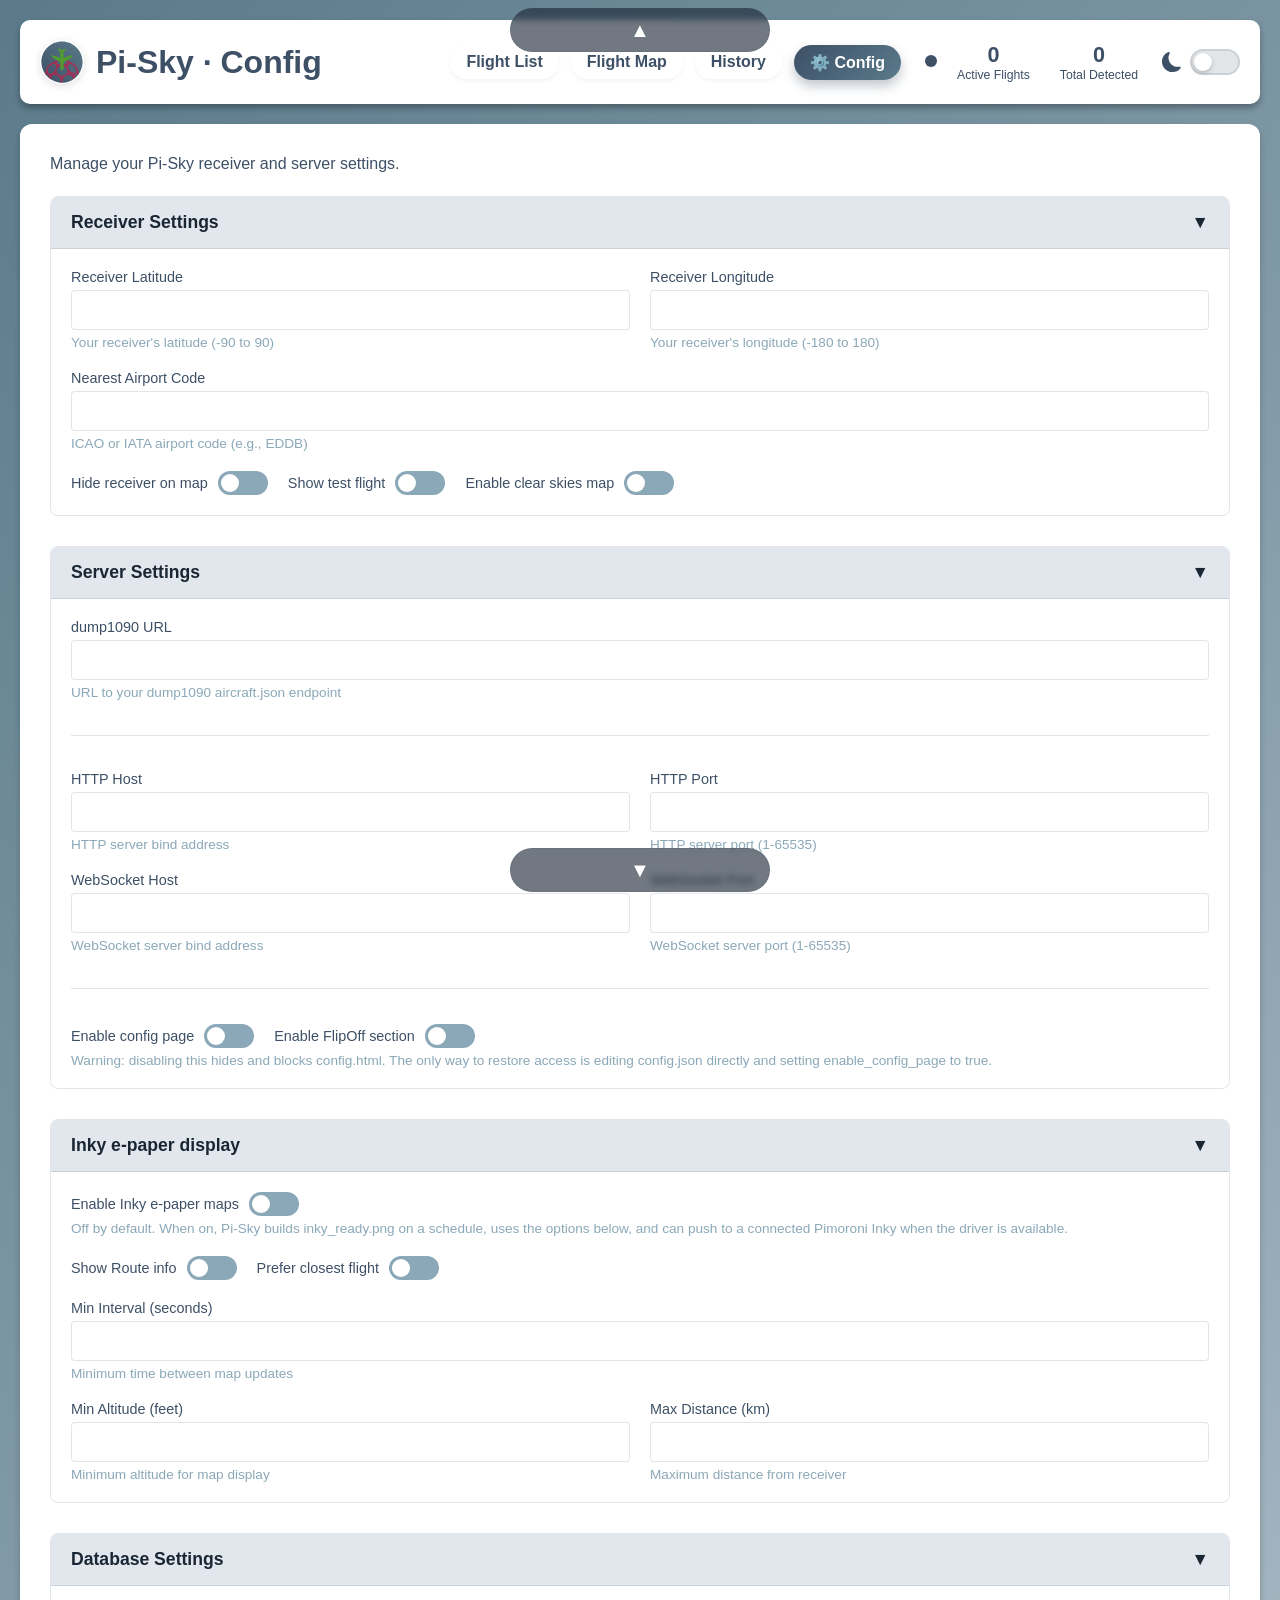
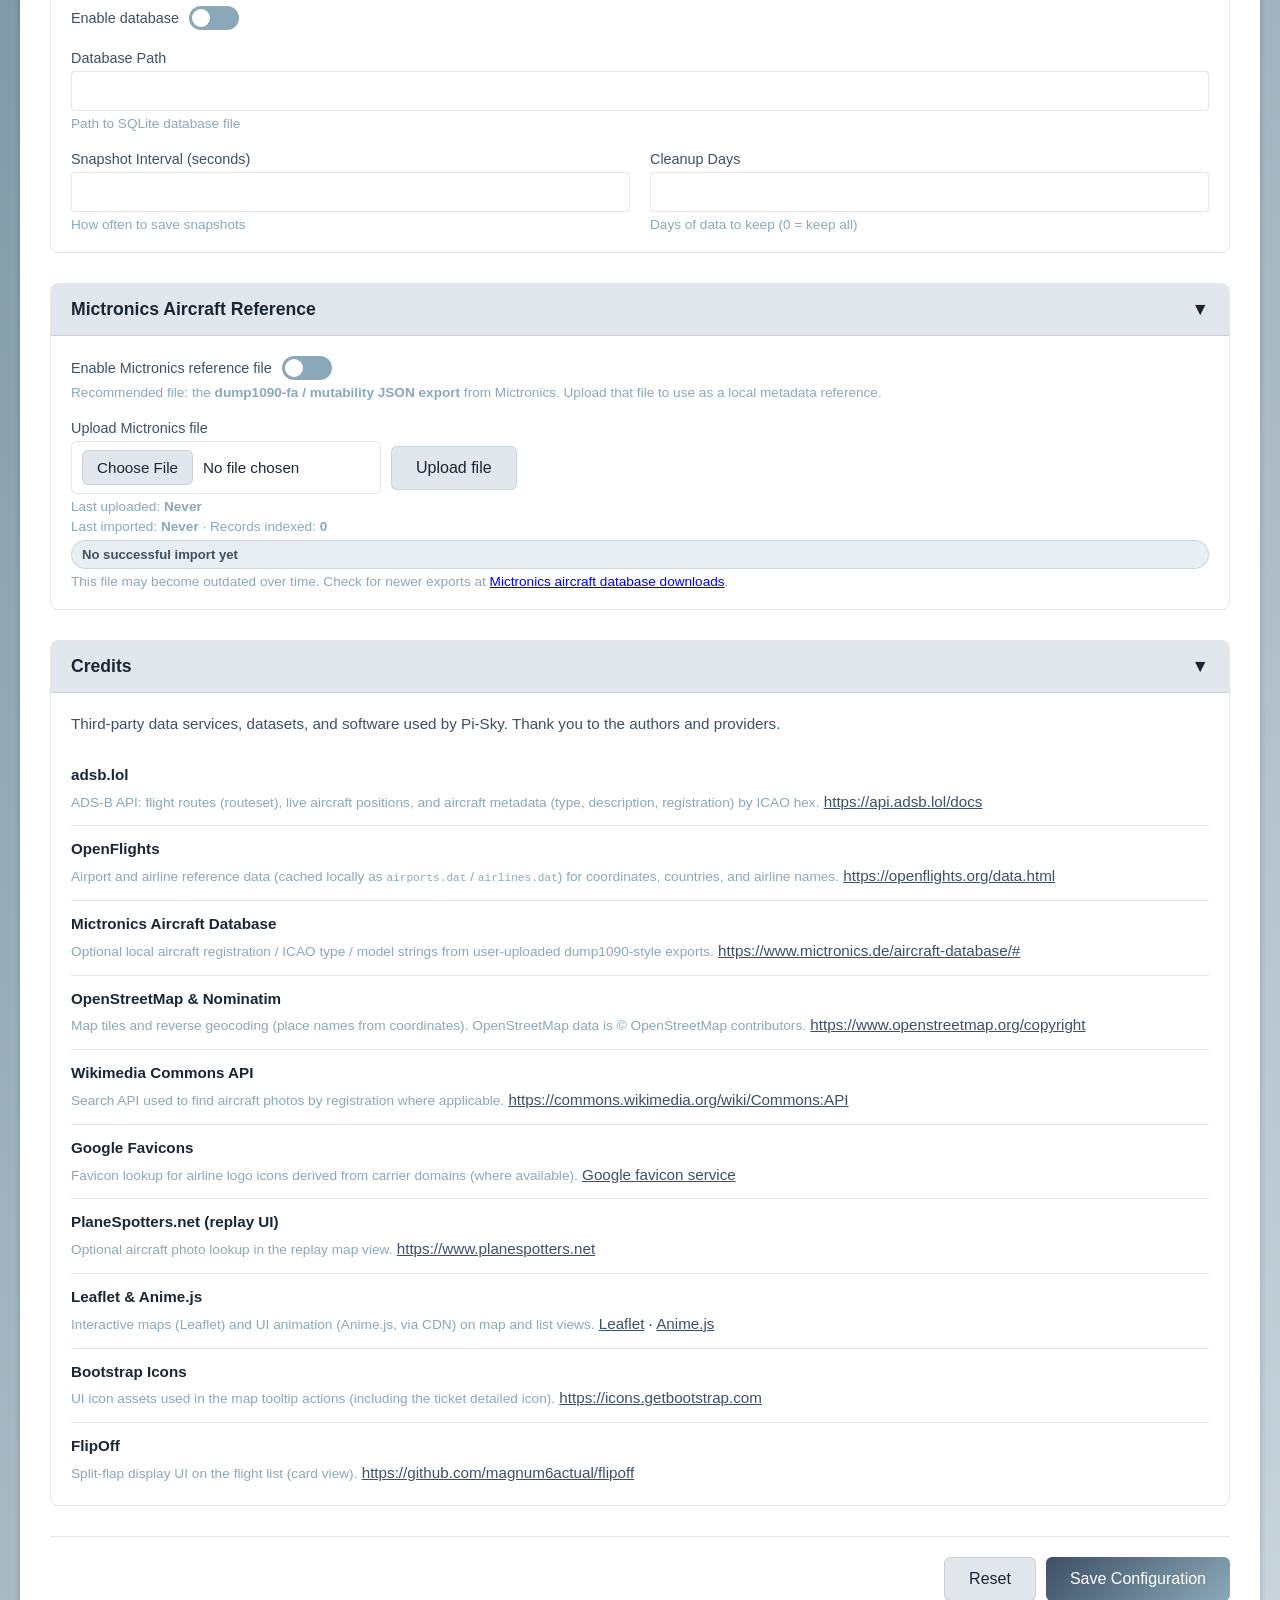
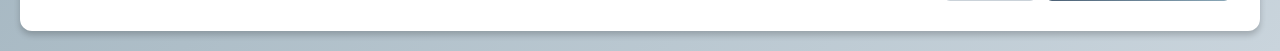
==== web/config.html @ f06afd0e "Added config to enable and disable flipoff" ====
<!DOCTYPE html>
<html lang="en">
<head>
    <meta charset="UTF-8">
    <meta name="viewport" content="width=device-width, initial-scale=1.0">
    <title>Pi-Sky — Configuration</title>
    <link rel="icon" href="assets/pi-sky-mark.svg" type="image/svg+xml">
    <style>
        /* Slate palette (shared across Pi-Sky pages) */
        :root {
            --palette-1: #1a2634;
            --palette-2: #3d5066;
            --palette-3: #5a7a8a;
            --palette-4: #8ba8b8;
            --palette-5: #c9d4dc;

            --bg-gradient-start: var(--palette-3);
            --bg-gradient-end: var(--palette-5);
            --bg-color: var(--palette-5);
            --card-bg: #ffffff;
            --text-primary: var(--palette-1);
            --text-secondary: var(--palette-2);
            --text-muted: var(--palette-4);
            --text-white: #ffffff;
            --border-color: rgba(61, 80, 102, 0.14);
            --accent-color: var(--palette-2);
            --accent-gradient: linear-gradient(135deg, var(--palette-2) 0%, var(--palette-4) 100%);
            --header-bg: #ffffff;
            --nav-hover: rgba(61, 80, 102, 0.1);
            --nav-active-bg: linear-gradient(135deg, var(--palette-2) 0%, var(--palette-3) 100%);
            --selected-bg: rgba(201, 212, 220, 0.55);
        }

        [data-theme="dark"] {
            --bg-gradient-start: var(--palette-2);
            --bg-gradient-end: var(--palette-1);
            --bg-color: var(--palette-1);
            --card-bg: var(--palette-2);
            --text-primary: var(--palette-5);
            --text-secondary: var(--palette-4);
            --text-muted: var(--palette-3);
            --text-white: var(--palette-5);
            --border-color: rgba(139, 168, 184, 0.22);
            --accent-color: var(--palette-4);
            --accent-gradient: linear-gradient(135deg, var(--palette-3) 0%, var(--palette-2) 100%);
            --header-bg: var(--palette-1);
            --nav-hover: rgba(139, 168, 184, 0.14);
            --nav-active-bg: linear-gradient(135deg, var(--palette-3) 0%, var(--palette-2) 100%);
            --selected-bg: rgba(90, 122, 138, 0.35);
        }

        * {
            margin: 0;
            padding: 0;
            box-sizing: border-box;
        }

        body {
            font-family: -apple-system, BlinkMacSystemFont, 'Segoe UI', Roboto, Oxygen, Ubuntu, Cantarell, sans-serif;
            background: linear-gradient(135deg, var(--bg-gradient-start) 0%, var(--bg-gradient-end) 100%);
            min-height: 100vh;
            padding: 20px;
            color: var(--text-primary);
            transition: background 0.3s ease, color 0.3s ease;
            -webkit-overflow-scrolling: touch;
            touch-action: pan-y;
            -webkit-text-size-adjust: 100%;
        }

        a, button, input, label {
            -webkit-tap-highlight-color: transparent;
        }

        a, button {
            touch-action: manipulation;
        }

        .touch-scroll-overlay {
            position: fixed;
            left: 50%;
            transform: translateX(-50%);
            width: min(260px, 78vw);
            height: 44px;
            border: 1px solid var(--border-color);
            background: rgba(26, 38, 52, 0.62);
            color: #fff;
            border-radius: 999px;
            display: none;
            align-items: center;
            justify-content: center;
            font-size: 20px;
            font-weight: 700;
            z-index: 5000;
            backdrop-filter: blur(3px);
            -webkit-backdrop-filter: blur(3px);
        }

        .touch-scroll-overlay.top { top: 8px; }
        .touch-scroll-overlay.bottom { bottom: 8px; }
        .touch-scroll-overlay { display: flex; }

        .container {
            max-width: 1400px;
            margin: 0 auto;
        }

        .header {
            background: var(--header-bg);
            border-radius: 10px;
            padding: 20px;
            margin-bottom: 20px;
            box-shadow: 0 4px 6px rgba(0, 0, 0, 0.3);
            display: flex;
            align-items: center;
            flex-wrap: wrap;
            gap: 12px 20px;
            transition: background 0.3s ease;
        }

        .header h1 {
            color: var(--accent-color);
            font-size: 2em;
            transition: color 0.3s ease;
        }

        .header-brand {
            display: flex;
            align-items: center;
            gap: 12px;
            flex-shrink: 0;
        }

        .header-tools {
            display: flex;
            align-items: center;
            flex-wrap: wrap;
            justify-content: flex-end;
            gap: 16px 24px;
            margin-left: auto;
        }

        .header-brand h1 {
            margin: 0;
            line-height: 1.15;
        }

        .header-brand img {
            flex-shrink: 0;
            width: 44px;
            height: 44px;
            border-radius: 50%;
            box-shadow: 0 2px 8px rgba(0, 0, 0, 0.12);
        }

        .nav-links {
            display: flex;
            gap: 12px;
            align-items: center;
            flex-wrap: wrap;
        }

        .nav-links a {
            text-decoration: none;
            color: var(--text-secondary);
            font-weight: 600;
            padding: 8px 16px;
            border-radius: 999px;
            background: rgba(255, 255, 255, 0.6);
            transition: all 0.2s ease;
            box-shadow: 0 2px 4px rgba(0, 0, 0, 0.05);
        }

        [data-theme="dark"] .nav-links a {
            background: rgba(26, 38, 52, 0.55);
        }

        .nav-links a:hover {
            background: var(--nav-hover);
            color: var(--accent-color);
            box-shadow: 0 4px 8px rgba(61, 80, 102, 0.18);
        }

        .nav-links a.active {
            background: var(--nav-active-bg);
            color: var(--text-white);
            box-shadow: 0 6px 12px rgba(61, 80, 102, 0.32);
        }

        .status {
            display: flex;
            gap: 20px;
            align-items: center;
        }

        .status-indicator {
            width: 12px;
            height: 12px;
            border-radius: 50%;
            display: inline-block;
        }

        .status-indicator.connected {
            background: var(--palette-3);
            box-shadow: 0 0 10px var(--palette-4);
        }

        .status-indicator.disconnected {
            background: var(--palette-2);
        }

        .stats {
            display: flex;
            gap: 30px;
            font-size: 0.9em;
        }

        .stat {
            text-align: center;
        }

        .stat-value {
            font-size: 1.5em;
            font-weight: bold;
            color: var(--accent-color);
            transition: color 0.3s ease;
        }

        .stat-label {
            color: var(--text-secondary);
            font-size: 0.85em;
            transition: color 0.3s ease;
        }

        .theme-toggle-container {
            display: flex;
            align-items: center;
            gap: 8px;
        }

        .theme-toggle-icon {
            width: 20px;
            height: 20px;
            display: flex;
            align-items: center;
            justify-content: center;
            color: var(--text-secondary);
            transition: color 0.3s ease;
        }

        .theme-toggle-icon svg {
            width: 20px;
            height: 20px;
            fill: currentColor;
        }

        .theme-toggle {
            position: relative;
            width: 50px;
            height: 26px;
            background: var(--border-color);
            border-radius: 13px;
            cursor: pointer;
            transition: background 0.3s ease;
            border: 2px solid var(--border-color);
        }

        .theme-toggle.active {
            background: var(--accent-color);
            border-color: var(--accent-color);
        }

        .theme-toggle-slider {
            position: absolute;
            top: 2px;
            left: 2px;
            width: 18px;
            height: 18px;
            background: white;
            border-radius: 50%;
            transition: transform 0.3s ease;
            box-shadow: 0 2px 4px rgba(0, 0, 0, 0.2);
        }

        .theme-toggle.active .theme-toggle-slider {
            transform: translateX(24px);
        }

        .theme-toggle:hover {
            opacity: 0.8;
        }

        .config-main {
            background: var(--card-bg);
            border-radius: 12px;
            box-shadow: 0 4px 6px rgba(0, 0, 0, 0.2);
            padding: 28px 30px 30px;
            transition: background 0.3s ease;
        }

        .config-disabled-warning {
            display: none;
            background: rgba(61, 80, 102, 0.15);
            border: 1px solid var(--palette-3);
            border-radius: 10px;
            padding: 16px 18px;
            margin-bottom: 20px;
            color: var(--text-primary);
            font-weight: 500;
        }

        .config-intro {
            color: var(--text-secondary);
            margin-bottom: 20px;
            font-size: 1em;
            line-height: 1.5;
        }

        .section {
            margin-bottom: 30px;
            border: 1px solid var(--border-color);
            border-radius: 8px;
            overflow: hidden;
        }

        .section-header {
            background: var(--selected-bg);
            padding: 15px 20px;
            font-weight: 600;
            font-size: 1.1em;
            border-bottom: 1px solid var(--border-color);
            cursor: pointer;
            display: flex;
            justify-content: space-between;
            align-items: center;
            color: var(--text-primary);
            transition: background 0.2s ease;
        }

        .section-header:hover {
            filter: brightness(0.97);
        }

        [data-theme="dark"] .section-header:hover {
            filter: brightness(1.08);
        }

        .section-header::after {
            content: '▼';
            transition: transform 0.3s;
        }

        .section-header.collapsed::after {
            transform: rotate(-90deg);
        }

        .section-content {
            padding: 20px;
            display: grid;
            grid-template-columns: repeat(auto-fit, minmax(250px, 1fr));
            gap: 20px;
        }

        .section-content.collapsed {
            display: none;
        }

        .form-group {
            display: flex;
            flex-direction: column;
        }

        .form-group.full-width {
            grid-column: 1 / -1;
        }

        label {
            font-weight: 500;
            margin-bottom: 5px;
            color: var(--text-secondary);
            font-size: 0.9em;
        }

        input[type="text"],
        input[type="number"],
        input[type="url"] {
            padding: 10px;
            border: 1px solid var(--border-color);
            border-radius: 4px;
            font-size: 1em;
            transition: border-color 0.3s;
            background: var(--card-bg);
            color: var(--text-primary);
        }

        input[type="file"] {
            padding: 8px 10px;
            border: 1px solid var(--border-color);
            border-radius: 6px;
            font-size: 0.95em;
            background: var(--card-bg);
            color: var(--text-primary);
        }

        input[type="file"]::file-selector-button {
            margin-right: 10px;
            padding: 8px 14px;
            border: 1px solid var(--border-color);
            border-radius: 6px;
            background: var(--selected-bg);
            color: var(--text-primary);
            font-weight: 500;
            cursor: pointer;
            transition: filter 0.2s ease;
        }

        input[type="file"]::file-selector-button:hover {
            filter: brightness(0.95);
        }

        [data-theme="dark"] input[type="file"]::file-selector-button:hover {
            filter: brightness(1.1);
        }

        input[type="text"]:focus,
        input[type="number"]:focus,
        input[type="url"]:focus {
            outline: none;
            border-color: var(--accent-color);
        }

        input[type="checkbox"] {
            width: 20px;
            height: 20px;
            cursor: pointer;
        }

        .checkbox-group {
            display: flex;
            align-items: center;
            gap: 10px;
        }

        .help-text {
            font-size: 0.85em;
            color: var(--text-muted);
            margin-top: 5px;
        }

        .horizontal-rule {
            grid-column: 1 / -1;
            height: 1px;
            background: var(--border-color);
            margin: 15px 0;
        }

        .toggle-switch {
            position: relative;
            display: inline-block;
            width: 50px;
            height: 24px;
        }

        .toggle-switch input {
            opacity: 0;
            width: 0;
            height: 0;
        }

        .toggle-slider {
            position: absolute;
            cursor: pointer;
            top: 0;
            left: 0;
            right: 0;
            bottom: 0;
            background-color: var(--text-muted);
            transition: .4s;
            border-radius: 24px;
        }

        .toggle-slider:before {
            position: absolute;
            content: "";
            height: 18px;
            width: 18px;
            left: 3px;
            bottom: 3px;
            background-color: white;
            transition: .4s;
            border-radius: 50%;
        }

        .toggle-switch input:checked + .toggle-slider {
            background-color: var(--accent-color);
        }

        .toggle-switch input:checked + .toggle-slider:before {
            transform: translateX(26px);
        }

        .toggle-group {
            display: flex;
            align-items: center;
            justify-content: flex-start;
            gap: 20px;
        }

        .toggle-item {
            display: flex;
            align-items: center;
            gap: 10px;
        }

        .toggle-item label {
            margin: 0;
            font-weight: 500;
            color: var(--text-secondary);
            cursor: pointer;
        }

        .coord-row {
            grid-column: 1 / -1;
            display: grid;
            grid-template-columns: 1fr 1fr;
            gap: 20px;
        }

        .actions {
            display: flex;
            gap: 10px;
            justify-content: flex-end;
            flex-wrap: wrap;
            padding-top: 20px;
            border-top: 1px solid var(--border-color);
            margin-top: 20px;
        }

        button {
            padding: 12px 24px;
            border: none;
            border-radius: 6px;
            font-size: 1em;
            font-weight: 500;
            cursor: pointer;
            transition: all 0.3s;
        }

        .btn-primary {
            background: var(--accent-gradient);
            color: var(--text-white);
        }

        .btn-primary:hover {
            transform: translateY(-2px);
            box-shadow: 0 4px 12px rgba(61, 80, 102, 0.35);
        }

        .btn-secondary {
            background: var(--selected-bg);
            color: var(--text-primary);
            border: 1px solid var(--border-color);
        }

        .btn-secondary:hover {
            filter: brightness(0.95);
        }

        [data-theme="dark"] .btn-secondary:hover {
            filter: brightness(1.1);
        }

        .config-feedback {
            padding: 15px;
            border-radius: 6px;
            margin-bottom: 20px;
            display: none;
        }

        .config-feedback.success {
            background: rgba(90, 122, 138, 0.2);
            color: var(--text-primary);
            border: 1px solid var(--border-color);
        }

        .config-feedback.error {
            background: rgba(61, 80, 102, 0.15);
            color: var(--palette-1);
            border: 1px solid var(--palette-2);
        }

        [data-theme="dark"] .config-feedback.error {
            color: var(--palette-5);
        }

        .config-feedback.info {
            background: rgba(139, 168, 184, 0.2);
            color: var(--text-primary);
            border: 1px solid var(--border-color);
        }

        .loading {
            display: inline-block;
            width: 16px;
            height: 16px;
            border: 2px solid var(--border-color);
            border-top: 2px solid var(--accent-color);
            border-radius: 50%;
            animation: spin 1s linear infinite;
            margin-left: 10px;
        }

        @keyframes spin {
            0% { transform: rotate(0deg); }
            100% { transform: rotate(360deg); }
        }

        .credits-section .section-content {
            display: block;
            max-width: 100%;
        }

        .credits-intro {
            font-size: 0.95em;
            color: var(--text-secondary);
            margin-bottom: 16px;
            line-height: 1.5;
        }

        .credits-list {
            list-style: none;
            padding: 0;
            margin: 0;
        }

        .credits-list li {
            padding: 12px 0;
            border-bottom: 1px solid var(--border-color);
            font-size: 0.95em;
            line-height: 1.5;
        }

        .credits-list li:last-child {
            border-bottom: none;
            padding-bottom: 0;
        }

        .credits-list strong {
            color: var(--text-primary);
            display: block;
            margin-bottom: 4px;
        }

        .credits-list a {
            color: var(--accent-color);
            word-break: break-all;
        }

        .credits-list a:hover {
            text-decoration: underline;
        }

        .credits-list .credit-desc {
            color: var(--text-muted);
            font-size: 0.9em;
            margin-top: 4px;
        }

        .mictronics-import-badge {
            display: inline-block;
            margin-top: 6px;
            padding: 6px 10px;
            border-radius: 999px;
            font-size: 0.82em;
            font-weight: 600;
            border: 1px solid transparent;
        }

        .mictronics-import-badge.success {
            background: rgba(90, 122, 138, 0.2);
            color: var(--text-primary);
            border-color: var(--border-color);
        }

        .mictronics-import-badge.pending {
            background: rgba(139, 168, 184, 0.2);
            color: var(--text-secondary);
            border-color: var(--border-color);
        }
    </style>
</head>
<body>
    <button type="button" class="touch-scroll-overlay top" aria-label="Scroll up" onclick="scrollPageByStep(-1)">▲</button>
    <button type="button" class="touch-scroll-overlay bottom" aria-label="Scroll down" onclick="scrollPageByStep(1)">▼</button>
    <div class="container">
        <div class="header">
            <div class="header-brand">
                <img src="assets/pi-sky-mark.svg" width="44" height="44" alt="" decoding="async">
                <h1>Pi-Sky · Config</h1>
            </div>
            <div class="header-tools">
                <div class="nav-links">
                    <a href="index.html">Flight List</a>
                    <a href="index-maps.html">Flight Map</a>
                    <a href="index-replay.html">History</a>
                    <a href="config.html" class="active">⚙️ Config</a>
                </div>
                <div class="status">
                    <div id="connectionStatus" role="status" aria-live="polite" aria-atomic="true" aria-label="Disconnected">
                        <span class="status-indicator disconnected" id="statusIndicator"></span>
                    </div>
                    <div class="stats">
                        <div class="stat">
                            <div class="stat-value" id="activeFlights">0</div>
                            <div class="stat-label">Active Flights</div>
                        </div>
                        <div class="stat">
                            <div class="stat-value" id="totalFlights">0</div>
                            <div class="stat-label">Total Detected</div>
                        </div>
                    </div>
                </div>
                <div class="theme-toggle-container">
                    <div class="theme-toggle-icon" id="themeIcon">
                        <svg xmlns="http://www.w3.org/2000/svg" width="20" height="20" fill="currentColor" viewBox="0 0 16 16">
                            <path id="themeIconPath" d="M6 .278a.77.77 0 0 1 .08.858 7.2 7.2 0 0 0-.878 3.46c0 4.021 3.278 7.277 7.318 7.277q.792-.001 1.533-.16a.79.79 0 0 1 .81.316.73.73 0 0 1-.031.893A8.35 8.35 0 0 1 8.344 16C3.734 16 0 12.286 0 7.71 0 4.266 2.114 1.312 5.124.06A.75.75 0 0 1 6 .278"/>
                        </svg>
                    </div>
                    <div class="theme-toggle" id="themeToggle" onclick="toggleTheme()" aria-label="Toggle dark mode">
                        <div class="theme-toggle-slider"></div>
                    </div>
                </div>
            </div>
        </div>

        <div id="configDisabledWarning" class="config-disabled-warning" role="alert">
            This config page is disabled. To re-enable it, edit <code>config.json</code> directly and set <code>enable_config_page</code> to <code>true</code>.
        </div>

        <div class="config-main" id="configMain">
            <p class="config-intro">Manage your Pi-Sky receiver and server settings.</p>
            <div id="configFeedback" class="config-feedback"></div>

            <form id="configForm">
                <!-- Receiver Settings -->
                <div class="section">
                    <div class="section-header" onclick="toggleSection(this)">
                        Receiver Settings
                    </div>
                    <div class="section-content">
                        <!-- Latitude and Longitude Row -->
                        <div class="coord-row">
                            <div class="form-group">
                                <label for="receiver_lat">Receiver Latitude</label>
                                <input type="number" id="receiver_lat" name="receiver_lat" step="any" min="-90" max="90" required>
                                <span class="help-text">Your receiver's latitude (-90 to 90)</span>
                            </div>
                            <div class="form-group">
                                <label for="receiver_lon">Receiver Longitude</label>
                                <input type="number" id="receiver_lon" name="receiver_lon" step="any" min="-180" max="180" required>
                                <span class="help-text">Your receiver's longitude (-180 to 180)</span>
                            </div>
                        </div>
                        
                        <!-- Nearest Airport Code -->
                        <div class="form-group full-width">
                            <label for="clear_skies_airport">Nearest Airport Code</label>
                            <input type="text" id="clear_skies_airport" name="clear_skies_airport" maxlength="4" style="text-transform: uppercase;">
                            <span class="help-text">ICAO or IATA airport code (e.g., EDDB)</span>
                        </div>
                        
                        <!-- Toggle Switches Row -->
                        <div class="form-group full-width">
                            <div class="toggle-group">
                                <div class="toggle-item">
                                    <label for="hide_receiver">Hide receiver on map</label>
                                    <label class="toggle-switch">
                                        <input type="checkbox" id="hide_receiver" name="hide_receiver">
                                        <span class="toggle-slider"></span>
                                    </label>
                                </div>
                                <div class="toggle-item">
                                    <label for="show_test_flight">Show test flight</label>
                                    <label class="toggle-switch">
                                        <input type="checkbox" id="show_test_flight" name="show_test_flight">
                                        <span class="toggle-slider"></span>
                                    </label>
                                </div>
                                <div class="toggle-item">
                                    <label for="clear_skies_enabled">Enable clear skies map</label>
                                    <label class="toggle-switch">
                                        <input type="checkbox" id="clear_skies_enabled" name="clear_skies_enabled">
                                        <span class="toggle-slider"></span>
                                    </label>
                                </div>
                            </div>
                        </div>
                    </div>
                </div>

                <!-- Server Settings -->
                <div class="section">
                    <div class="section-header" onclick="toggleSection(this)">
                        Server Settings
                    </div>
                    <div class="section-content">
                        <div class="form-group full-width">
                            <label for="dump1090_url">dump1090 URL</label>
                            <input type="url" id="dump1090_url" name="dump1090_url" required>
                            <span class="help-text">URL to your dump1090 aircraft.json endpoint</span>
                        </div>
                        <div class="horizontal-rule"></div>
                        <!-- HTTP Settings Row -->
                        <div class="coord-row">
                            <div class="form-group">
                                <label for="http_host">HTTP Host</label>
                                <input type="text" id="http_host" name="http_host" required>
                                <span class="help-text">HTTP server bind address</span>
                            </div>
                            <div class="form-group">
                                <label for="http_port">HTTP Port</label>
                                <input type="number" id="http_port" name="http_port" min="1" max="65535" required>
                                <span class="help-text">HTTP server port (1-65535)</span>
                            </div>
                        </div>
                        <!-- WebSocket Settings Row -->
                        <div class="coord-row">
                            <div class="form-group">
                                <label for="websocket_host">WebSocket Host</label>
                                <input type="text" id="websocket_host" name="websocket_host" required>
                                <span class="help-text">WebSocket server bind address</span>
                            </div>
                            <div class="form-group">
                                <label for="websocket_port">WebSocket Port</label>
                                <input type="number" id="websocket_port" name="websocket_port" min="1" max="65535" required>
                                <span class="help-text">WebSocket server port (1-65535)</span>
                            </div>
                        </div>
                        <div class="horizontal-rule"></div>
                        <div class="form-group full-width">
                            <div class="toggle-group">
                                <div class="toggle-item">
                                    <label for="enable_config_page">Enable config page</label>
                                    <label class="toggle-switch">
                                        <input type="checkbox" id="enable_config_page" name="enable_config_page">
                                        <span class="toggle-slider"></span>
                                    </label>
                                </div>
                                <div class="toggle-item">
                                    <label for="flipoff_enabled">Enable FlipOff section</label>
                                    <label class="toggle-switch">
                                        <input type="checkbox" id="flipoff_enabled" name="flipoff_enabled">
                                        <span class="toggle-slider"></span>
                                    </label>
                                </div>
                            </div>
                            <span class="help-text">Warning: disabling this hides and blocks config.html. The only way to restore access is editing config.json directly and setting enable_config_page to true.</span>
                        </div>
                    </div>
                </div>

                <!-- E-ink Map Generation -->
                <div class="section">
                    <div class="section-header" onclick="toggleSection(this)">
                        Inky e-paper display
                    </div>
                    <div class="section-content">
                        <div class="form-group full-width">
                            <div class="toggle-group">
                                <div class="toggle-item">
                                    <label for="inky_enabled">Enable Inky e-paper maps</label>
                                    <label class="toggle-switch">
                                        <input type="checkbox" id="inky_enabled" name="inky_enabled">
                                        <span class="toggle-slider"></span>
                                    </label>
                                </div>
                            </div>
                            <span class="help-text">Off by default. When on, Pi-Sky builds inky_ready.png on a schedule, uses the options below, and can push to a connected Pimoroni Inky when the driver is available.</span>
                        </div>
                        <!-- Toggle Row: Show Route info and Prefer closest flight -->
                        <div class="form-group full-width">
                            <div class="toggle-group">
                                <div class="toggle-item">
                                    <label for="map_require_route">Show Route info</label>
                                    <label class="toggle-switch">
                                        <input type="checkbox" id="map_require_route" name="map_require_route">
                                        <span class="toggle-slider"></span>
                                    </label>
                                </div>
                                <div class="toggle-item">
                                    <label for="map_prefer_closest">Prefer closest flight</label>
                                    <label class="toggle-switch">
                                        <input type="checkbox" id="map_prefer_closest" name="map_prefer_closest">
                                        <span class="toggle-slider"></span>
                                    </label>
                                </div>
                            </div>
                        </div>
                        <!-- Min Interval -->
                        <div class="form-group full-width">
                            <label for="map_min_interval">Min Interval (seconds)</label>
                            <input type="number" id="map_min_interval" name="map_min_interval" min="0">
                            <span class="help-text">Minimum time between map updates</span>
                        </div>
                        <!-- Min Altitude and Max Distance Row -->
                        <div class="coord-row">
                            <div class="form-group">
                                <label for="map_min_altitude">Min Altitude (feet)</label>
                                <input type="number" id="map_min_altitude" name="map_min_altitude" min="0">
                                <span class="help-text">Minimum altitude for map display</span>
                            </div>
                            <div class="form-group">
                                <label for="map_max_distance">Max Distance (km)</label>
                                <input type="number" id="map_max_distance" name="map_max_distance" min="0">
                                <span class="help-text">Maximum distance from receiver</span>
                            </div>
                        </div>
                    </div>
                </div>

                <!-- Database -->
                <div class="section">
                    <div class="section-header" onclick="toggleSection(this)">
                        Database Settings
                    </div>
                    <div class="section-content">
                        <!-- Enable Database Toggle (Left Aligned) -->
                        <div class="form-group full-width">
                            <div class="toggle-group">
                                <div class="toggle-item">
                                    <label for="db_enabled">Enable database</label>
                                    <label class="toggle-switch">
                                        <input type="checkbox" id="db_enabled" name="db_enabled">
                                        <span class="toggle-slider"></span>
                                    </label>
                                </div>
                            </div>
                        </div>
                        <!-- Database Path -->
                        <div class="form-group full-width">
                            <label for="db_path">Database Path</label>
                            <input type="text" id="db_path" name="db_path">
                            <span class="help-text">Path to SQLite database file</span>
                        </div>
                        <!-- Snapshot Interval and Cleanup Days Row -->
                        <div class="coord-row">
                            <div class="form-group">
                                <label for="db_snapshot_interval">Snapshot Interval (seconds)</label>
                                <input type="number" id="db_snapshot_interval" name="db_snapshot_interval" min="1">
                                <span class="help-text">How often to save snapshots</span>
                            </div>
                            <div class="form-group">
                                <label for="db_cleanup_days">Cleanup Days</label>
                                <input type="number" id="db_cleanup_days" name="db_cleanup_days" min="0">
                                <span class="help-text">Days of data to keep (0 = keep all)</span>
                            </div>
                        </div>
                    </div>
                </div>

                <!-- Mictronics Aircraft Reference -->
                <div class="section">
                    <div class="section-header" onclick="toggleSection(this)">
                        Mictronics Aircraft Reference
                    </div>
                    <div class="section-content">
                        <div class="form-group full-width">
                            <div class="toggle-group">
                                <div class="toggle-item">
                                    <label for="mictronics_enabled">Enable Mictronics reference file</label>
                                    <label class="toggle-switch">
                                        <input type="checkbox" id="mictronics_enabled" name="mictronics_enabled">
                                        <span class="toggle-slider"></span>
                                    </label>
                                </div>
                            </div>
                            <span class="help-text">Recommended file: the <strong>dump1090-fa / mutability JSON export</strong> from Mictronics. Upload that file to use as a local metadata reference.</span>
                        </div>
                        <div class="form-group full-width">
                            <label for="mictronics_file">Upload Mictronics file</label>
                            <div style="display: flex; gap: 10px; align-items: center; flex-wrap: wrap;">
                                <input type="file" id="mictronics_file" name="mictronics_file" accept=".csv,.txt,.json,.gz,.zip,.db,.sqlite,.xml,.tar,.tgz,.bz2,.xz,*/*">
                                <button type="button" class="btn-secondary" id="mictronicsUploadBtn" onclick="uploadMictronicsFile()">Upload file</button>
                            </div>
                            <span class="help-text">
                                Last uploaded: <strong id="mictronics_last_uploaded">Never</strong>
                                <span id="mictronics_uploaded_filename"></span>
                            </span>
                            <span class="help-text">
                                Last imported: <strong id="mictronics_last_imported">Never</strong> · Records indexed:
                                <strong id="mictronics_record_count">0</strong>
                            </span>
                            <span id="mictronics_import_badge" class="mictronics-import-badge pending">No successful import yet</span>
                            <span class="help-text">
                                This file may become outdated over time. Check for newer exports at
                                <a href="https://www.mictronics.de/aircraft-database/#" target="_blank" rel="noopener noreferrer">Mictronics aircraft database downloads</a>.
                            </span>
                        </div>
                    </div>
                </div>

                <!-- Credits -->
                <div class="section credits-section">
                    <div class="section-header" onclick="toggleSection(this)">
                        Credits
                    </div>
                    <div class="section-content">
                        <p class="credits-intro">
                            Third-party data services, datasets, and software used by Pi-Sky. Thank you to the authors and providers.
                        </p>
                        <ul class="credits-list">
                            <li>
                                <strong>adsb.lol</strong>
                                <span class="credit-desc">ADS-B API: flight routes (routeset), live aircraft positions, and aircraft metadata (type, description, registration) by ICAO hex.</span>
                                <a href="https://api.adsb.lol/docs" target="_blank" rel="noopener noreferrer">https://api.adsb.lol/docs</a>
                            </li>
                            <li>
                                <strong>OpenFlights</strong>
                                <span class="credit-desc">Airport and airline reference data (cached locally as <code>airports.dat</code> / <code>airlines.dat</code>) for coordinates, countries, and airline names.</span>
                                <a href="https://openflights.org/data.html" target="_blank" rel="noopener noreferrer">https://openflights.org/data.html</a>
                            </li>
                            <li>
                                <strong>Mictronics Aircraft Database</strong>
                                <span class="credit-desc">Optional local aircraft registration / ICAO type / model strings from user-uploaded dump1090-style exports.</span>
                                <a href="https://www.mictronics.de/aircraft-database/#" target="_blank" rel="noopener noreferrer">https://www.mictronics.de/aircraft-database/#</a>
                            </li>
                            <li>
                                <strong>OpenStreetMap &amp; Nominatim</strong>
                                <span class="credit-desc">Map tiles and reverse geocoding (place names from coordinates). OpenStreetMap data is © OpenStreetMap contributors.</span>
                                <a href="https://www.openstreetmap.org/copyright" target="_blank" rel="noopener noreferrer">https://www.openstreetmap.org/copyright</a>
                            </li>
                            <li>
                                <strong>Wikimedia Commons API</strong>
                                <span class="credit-desc">Search API used to find aircraft photos by registration where applicable.</span>
                                <a href="https://commons.wikimedia.org/wiki/Commons:API" target="_blank" rel="noopener noreferrer">https://commons.wikimedia.org/wiki/Commons:API</a>
                            </li>
                            <li>
                                <strong>Google Favicons</strong>
                                <span class="credit-desc">Favicon lookup for airline logo icons derived from carrier domains (where available).</span>
                                <a href="https://www.google.com/s2/favicons" target="_blank" rel="noopener noreferrer">Google favicon service</a>
                            </li>
                            <li>
                                <strong>PlaneSpotters.net (replay UI)</strong>
                                <span class="credit-desc">Optional aircraft photo lookup in the replay map view.</span>
                                <a href="https://www.planespotters.net" target="_blank" rel="noopener noreferrer">https://www.planespotters.net</a>
                            </li>
                            <li>
                                <strong>Leaflet &amp; Anime.js</strong>
                                <span class="credit-desc">Interactive maps (Leaflet) and UI animation (Anime.js, via CDN) on map and list views.</span>
                                <a href="https://leafletjs.com" target="_blank" rel="noopener noreferrer">Leaflet</a>
                                ·
                                <a href="https://animejs.com" target="_blank" rel="noopener noreferrer">Anime.js</a>
                            </li>
                            <li>
                                <strong>Bootstrap Icons</strong>
                                <span class="credit-desc">UI icon assets used in the map tooltip actions (including the ticket detailed icon).</span>
                                <a href="https://icons.getbootstrap.com" target="_blank" rel="noopener noreferrer">https://icons.getbootstrap.com</a>
                            </li>
                            <li>
                                <strong>FlipOff</strong>
                                <span class="credit-desc">Split-flap display UI on the flight list (card view).</span>
                                <a href="https://github.com/magnum6actual/flipoff" target="_blank" rel="noopener noreferrer">https://github.com/magnum6actual/flipoff</a>
                            </li>
                        </ul>
                    </div>
                </div>

                <div class="actions">
                    <button type="button" class="btn-secondary" onclick="loadConfig()">Reset</button>
                    <button type="submit" class="btn-primary">Save Configuration</button>
                </div>
            </form>
        </div>
    </div>

    <script>
        const EVENTS_URL = window.FLIGHT_TRACKER_EVENTS_URL || `${window.location.origin}/events`;
        let eventSource = null;
        let reconnectTimer = null;
        let reconnectDelay = 1000;
        const MAX_RECONNECT_DELAY = 30000;

        function updateConnectionStatus(connected, message) {
            const indicator = document.getElementById('statusIndicator');
            const region = document.getElementById('connectionStatus');
            if (!indicator || !region) return;
            const label = message || (connected ? 'Connected' : 'Disconnected');
            if (connected) {
                indicator.className = 'status-indicator connected';
            } else {
                indicator.className = 'status-indicator disconnected';
            }
            region.setAttribute('aria-label', label);
        }

        function updateStats(stats) {
            if (stats.active !== undefined) {
                const el = document.getElementById('activeFlights');
                if (el) el.textContent = stats.active || 0;
            }
            if (stats.total !== undefined) {
                const el = document.getElementById('totalFlights');
                if (el) el.textContent = stats.total || 0;
            }
        }

        function scheduleReconnect() {
            if (reconnectTimer) clearTimeout(reconnectTimer);
            reconnectTimer = setTimeout(() => {
                connectToEventStream();
            }, reconnectDelay);
            reconnectDelay = Math.min(reconnectDelay * 2, MAX_RECONNECT_DELAY);
        }

        function connectToEventStream() {
            if (eventSource) return;
            updateConnectionStatus(false, 'Connecting...');
            try {
                eventSource = new EventSource(EVENTS_URL);
                eventSource.onopen = () => {
                    updateConnectionStatus(true);
                    reconnectDelay = 1000;
                    if (reconnectTimer) {
                        clearTimeout(reconnectTimer);
                        reconnectTimer = null;
                    }
                };
                eventSource.onmessage = (event) => {
                    try {
                        const data = JSON.parse(event.data);
                        if (data.type === 'flight_update') {
                            updateStats(data.stats || {});
                        }
                    } catch (e) {
                        console.error('Error parsing SSE message:', e);
                    }
                };
                eventSource.onerror = () => {
                    updateConnectionStatus(false, 'Disconnected (retrying...)');
                    if (eventSource) {
                        eventSource.close();
                        eventSource = null;
                    }
                    scheduleReconnect();
                };
            } catch (error) {
                console.error('SSE connection error:', error);
                updateConnectionStatus(false, 'Connection error');
                scheduleReconnect();
            }
        }

        window.addEventListener('beforeunload', () => {
            if (eventSource) eventSource.close();
        });

        connectToEventStream();

        function toggleTheme() {
            const html = document.documentElement;
            const currentTheme = html.getAttribute('data-theme');
            const newTheme = currentTheme === 'dark' ? 'light' : 'dark';
            html.setAttribute('data-theme', newTheme);
            localStorage.setItem('theme', newTheme);
            updateThemeToggle(newTheme);
        }

        function scrollPageByStep(direction) {
            const delta = Math.round(window.innerHeight * 0.55) * direction;
            window.scrollBy({ top: delta, behavior: 'smooth' });
        }

        function updateThemeToggle(theme) {
            const toggle = document.getElementById('themeToggle');
            const iconPath = document.getElementById('themeIconPath');
            if (!toggle || !iconPath) return;
            if (theme === 'dark') {
                toggle.classList.add('active');
                iconPath.setAttribute('d', 'M8 12a4 4 0 1 0 0-8 4 4 0 0 0 0 8M8 0a.5.5 0 0 1 .5.5v2a.5.5 0 0 1-1 0v-2A.5.5 0 0 1 8 0m0 13a.5.5 0 0 1 .5.5v2a.5.5 0 0 1-1 0v-2A.5.5 0 0 1 8 13m8-5a.5.5 0 0 1-.5.5h-2a.5.5 0 0 1 0-1h2a.5.5 0 0 1 .5.5M3 8a.5.5 0 0 1-.5.5h-2a.5.5 0 0 1 0-1h2A.5.5 0 0 1 3 8m10.657-5.657a.5.5 0 0 1 0 .707l-1.414 1.415a.5.5 0 1 1-.707-.708l1.414-1.414a.5.5 0 0 1 .707 0m-9.193 9.193a.5.5 0 0 1 0 .707L3.05 13.657a.5.5 0 0 1-.707-.707l1.414-1.414a.5.5 0 0 1 .707 0m9.193 2.121a.5.5 0 0 1-.707 0l-1.414-1.414a.5.5 0 0 1 .707-.707l1.414 1.414a.5.5 0 0 1 0 .707M4.464 4.465a.5.5 0 0 1-.707 0L2.343 3.05a.5.5 0 1 1 .707-.707l1.414 1.414a.5.5 0 0 1 0 .708');
            } else {
                toggle.classList.remove('active');
                iconPath.setAttribute('d', 'M6 .278a.77.77 0 0 1 .08.858 7.2 7.2 0 0 0-.878 3.46c0 4.021 3.278 7.277 7.318 7.277q.792-.001 1.533-.16a.79.79 0 0 1 .81.316.73.73 0 0 1-.031.893A8.35 8.35 0 0 1 8.344 16C3.734 16 0 12.286 0 7.71 0 4.266 2.114 1.312 5.124.06A.75.75 0 0 1 6 .278');
            }
        }

        function initTheme() {
            const savedTheme = localStorage.getItem('theme') || 'light';
            document.documentElement.setAttribute('data-theme', savedTheme);
            updateThemeToggle(savedTheme);
        }

        if (document.readyState === 'loading') {
            document.addEventListener('DOMContentLoaded', initTheme);
        } else {
            initTheme();
        }

        function toggleSection(header) {
            header.classList.toggle('collapsed');
            const content = header.nextElementSibling;
            content.classList.toggle('collapsed');
        }

        function showStatus(message, type) {
            const el = document.getElementById('configFeedback');
            if (!el) return;
            el.textContent = message;
            el.className = `config-feedback ${type}`;
            el.style.display = 'block';
            setTimeout(() => {
                el.style.display = 'none';
            }, 5000);
        }

        function formatIsoTimestamp(ts) {
            if (!ts) return 'Never';
            const dt = new Date(ts);
            if (Number.isNaN(dt.getTime())) return ts;
            return dt.toLocaleString();
        }

        function updateMictronicsMetaDisplay(mdb) {
            const lastEl = document.getElementById('mictronics_last_uploaded');
            const nameEl = document.getElementById('mictronics_uploaded_filename');
            const importedEl = document.getElementById('mictronics_last_imported');
            const countEl = document.getElementById('mictronics_record_count');
            const badgeEl = document.getElementById('mictronics_import_badge');
            if (lastEl) lastEl.textContent = formatIsoTimestamp(mdb?.last_uploaded_at);
            if (nameEl) {
                nameEl.textContent = mdb?.filename ? ` (${mdb.filename})` : '';
            }
            if (importedEl) importedEl.textContent = formatIsoTimestamp(mdb?.last_imported_at);
            const count = Number.isFinite(Number(mdb?.record_count)) ? Number(mdb.record_count) : 0;
            if (countEl) countEl.textContent = String(count);
            if (badgeEl) {
                if (count > 0) {
                    badgeEl.className = 'mictronics-import-badge success';
                    badgeEl.textContent = 'Import successful';
                } else {
                    badgeEl.className = 'mictronics-import-badge pending';
                    badgeEl.textContent = 'No successful import yet';
                }
            }
        }

        async function uploadMictronicsFile() {
            const fileEl = document.getElementById('mictronics_file');
            const btn = document.getElementById('mictronicsUploadBtn');
            if (!fileEl || !fileEl.files || !fileEl.files[0]) {
                showStatus('Please choose a Mictronics file to upload first.', 'error');
                return;
            }

            const file = fileEl.files[0];
            const formData = new FormData();
            formData.append('file', file, file.name);

            const originalText = btn ? btn.textContent : 'Upload file';
            if (btn) {
                btn.disabled = true;
                btn.textContent = 'Uploading...';
            }

            try {
                const response = await fetch('/api/mictronics/upload', {
                    method: 'POST',
                    body: formData
                });
                const result = await response.json();
                if (!response.ok) {
                    throw new Error(result.error || 'Upload failed');
                }
                updateMictronicsMetaDisplay({
                    filename: result.filename,
                    last_uploaded_at: result.last_uploaded_at,
                    last_imported_at: result.last_imported_at,
                    record_count: result.record_count
                });
                const micToggle = document.getElementById('mictronics_enabled');
                if (micToggle) micToggle.checked = true;
                fileEl.value = '';
                showStatus(`Mictronics file uploaded (${result.bytes} bytes).`, 'success');
            } catch (error) {
                showStatus(`Upload failed: ${error.message}`, 'error');
            } finally {
                if (btn) {
                    btn.disabled = false;
                    btn.textContent = originalText;
                }
            }
        }

        async function loadConfig(retryCount = 0) {
            const maxRetries = 3;
            console.log(`[loadConfig] Starting (attempt ${retryCount + 1}/${maxRetries + 1})`);
            
            try {
                // Add timestamp to prevent caching
                const url = '/api/config?' + new Date().getTime();
                console.log('[loadConfig] Fetching from:', url);
                
                const controller = new AbortController();
                const timeoutId = setTimeout(() => {
                    console.error('[loadConfig] Request timeout!');
                    controller.abort();
                }, 10000); // 10 second timeout
                
                console.log('[loadConfig] Starting fetch...');
                const fetchPromise = fetch(url, {
                    signal: controller.signal,
                    cache: 'no-cache',
                    headers: {
                        'Cache-Control': 'no-cache',
                        'Pragma': 'no-cache'
                    }
                });
                
                console.log('[loadConfig] Fetch promise created, awaiting...');
                const response = await fetchPromise;
                clearTimeout(timeoutId);
                
                console.log('[loadConfig] Response received!');
                console.log('[loadConfig] Status:', response.status);
                console.log('[loadConfig] OK:', response.ok);
                
                if (!response.ok) {
                    const errorText = await response.text();
                    console.error('[loadConfig] Response not OK:', errorText);
                    throw new Error(`HTTP ${response.status}: ${response.statusText} - ${errorText}`);
                }
                
                console.log('[loadConfig] Reading response text...');
                const text = await response.text();
                console.log('[loadConfig] Text received, length:', text.length);
                
                if (!text || text.trim() === '') {
                    console.error('[loadConfig] Empty response!');
                    throw new Error('Empty response received');
                }
                
                console.log('[loadConfig] Parsing JSON...');
                let config;
                try {
                    config = JSON.parse(text);
                    console.log('[loadConfig] JSON parsed successfully!');
                } catch (e) {
                    console.error('[loadConfig] JSON parse error:', e);
                    console.error('[loadConfig] Failed text:', text.substring(0, 500));
                    throw new Error('Invalid JSON response: ' + e.message);
                }
                
                console.log('[loadConfig] Config keys:', Object.keys(config));
                console.log('[loadConfig] dump1090_url:', config.dump1090_url);
                console.log('[loadConfig] receiver_lat:', config.receiver_lat);
                console.log('[loadConfig] About to populate form fields...');

                if (config.enable_config_page === false) {
                    const warningEl = document.getElementById('configDisabledWarning');
                    const mainEl = document.getElementById('configMain');
                    if (warningEl) warningEl.style.display = 'block';
                    if (mainEl) mainEl.style.display = 'none';
                    return;
                }
                
                // CRITICAL: Verify we can access the DOM
                const testEl = document.getElementById('dump1090_url');
                if (!testEl) {
                    console.error('[loadConfig] FATAL: dump1090_url element not found in DOM!');
                    throw new Error('Form elements not found in DOM - page may not be fully loaded');
                }
                console.log('[loadConfig] ✓ DOM elements accessible');
                
                // First, verify all elements exist
                const requiredIds = [
                    'dump1090_url', 'receiver_lat', 'receiver_lon', 'hide_receiver', 'show_test_flight',
                    'http_host', 'http_port', 'websocket_host', 'websocket_port',
                    'enable_config_page', 'flipoff_enabled',
                    'inky_enabled', 'map_min_interval', 'map_prefer_closest', 'map_require_route',
                    'map_min_altitude', 'map_max_distance',
                    'clear_skies_enabled', 'clear_skies_airport',
                    'db_enabled', 'db_path', 'db_snapshot_interval', 'db_cleanup_days',
                    'mictronics_enabled', 'mictronics_last_uploaded', 'mictronics_last_imported', 'mictronics_record_count'
                ];
                
                const missingElements = requiredIds.filter(id => !document.getElementById(id));
                if (missingElements.length > 0) {
                    console.error('Missing elements:', missingElements);
                } else {
                    console.log('All elements found');
                }
                
                // Helper function to safely set value (convert to string)
                function setValue(id, value) {
                    const el = document.getElementById(id);
                    if (!el) {
                        console.error(`Element not found: ${id}`);
                        return false;
                    }
                    const strValue = value != null ? String(value) : '';
                    el.value = strValue;
                    console.log(`✓ Set ${id} = "${strValue}" (element type: ${el.tagName}, current value: "${el.value}")`);
                    return true;
                }
                
                // Helper function to safely set checkbox
                function setChecked(id, checked) {
                    const el = document.getElementById(id);
                    if (!el) {
                        console.error(`Element not found: ${id}`);
                        return false;
                    }
                    el.checked = !!checked;
                    console.log(`✓ Set ${id}.checked = ${el.checked} (element type: ${el.tagName})`);
                    return true;
                }
                
                console.log('Starting to populate fields...');
                
                // Basic settings
                setValue('receiver_lat', config.receiver_lat);
                setValue('receiver_lon', config.receiver_lon);
                setChecked('hide_receiver', config.hide_receiver);
                setChecked('show_test_flight', config.show_test_flight);

                // Server settings
                console.log('[loadConfig] Setting dump1090_url to:', config.dump1090_url);
                const dump1090El = document.getElementById('dump1090_url');
                if (dump1090El) {
                    dump1090El.value = config.dump1090_url || '';
                    console.log('[loadConfig] ✓ dump1090_url set, current value:', dump1090El.value);
                } else {
                    console.error('[loadConfig] ✗ dump1090_url element NOT FOUND!');
                }
                
                setValue('http_host', config.http_host || '0.0.0.0');
                setValue('http_port', config.http_port || 8080);
                setValue('websocket_host', config.websocket_host || '0.0.0.0');
                setValue('websocket_port', config.websocket_port || 8765);
                setChecked('enable_config_page', config.enable_config_page !== false);
                setChecked('flipoff_enabled', config.flipoff_enabled !== false);

                const ink = config.inky || {};
                setChecked('inky_enabled', ink.enabled === true);

                // Map generation
                const mg = config.map_generation || {};
                setValue('map_min_interval', mg.min_interval_seconds || 300);
                setChecked('map_prefer_closest', mg.prefer_closest !== false);
                setChecked('map_require_route', mg.require_route !== false);
                setValue('map_min_altitude', mg.min_altitude || 10000);
                setValue('map_max_distance', mg.max_distance_km || 500);

                    // Clear skies
                    const cs = config.clear_skies || {};
                    setChecked('clear_skies_enabled', cs.enabled !== false);
                    // nearest_airport is now at top level
                    setValue('clear_skies_airport', config.nearest_airport || '');

                // Database
                const db = config.database || {};
                setChecked('db_enabled', db.enabled !== false);
                setValue('db_path', db.db_path || 'flights.db');
                setValue('db_snapshot_interval', db.snapshot_interval_seconds || 5);
                setValue('db_cleanup_days', db.cleanup_days || 7);

                // Mictronics reference file
                const mdb = config.mictronics_aircraft_db || {};
                setChecked('mictronics_enabled', mdb.enabled === true);
                updateMictronicsMetaDisplay(mdb);

                console.log('[loadConfig] All fields populated');
                
                // Force a re-check after a brief delay to see if values stuck
                setTimeout(() => {
                    const verifyEl = document.getElementById('dump1090_url');
                    console.log('[loadConfig] Verification check:');
                    console.log('  - Element exists:', !!verifyEl);
                    console.log('  - Element value:', verifyEl ? verifyEl.value : 'N/A');
                    console.log('  - Element type:', verifyEl ? verifyEl.tagName : 'N/A');
                    
                    if (verifyEl && verifyEl.value) {
                        console.log('[loadConfig] ✓ SUCCESS: dump1090_url is set to:', verifyEl.value);
                    } else {
                        console.warn('[loadConfig] ⚠ WARNING: dump1090_url is empty after setting!');
                        console.warn('[loadConfig] This suggests values were set but then cleared, or elements were not found');
                    }
                }, 500);
                
                showStatus('Configuration loaded successfully', 'success');
                console.log('[loadConfig] Function completed successfully');
            } catch (error) {
                console.error('Error loading config:', error);
                console.error('Error name:', error.name);
                console.error('Error message:', error.message);
                console.error('Error stack:', error.stack);
                
                // Retry if we haven't exceeded max retries
                if (retryCount < maxRetries && error.name !== 'AbortError') {
                    console.log(`Retrying in 1 second... (${retryCount + 1}/${maxRetries})`);
                    setTimeout(() => loadConfig(retryCount + 1), 1000);
                } else {
                    showStatus('Error loading configuration: ' + error.message, 'error');
                }
            }
        }

        document.getElementById('configForm').addEventListener('submit', async (e) => {
            e.preventDefault();
            console.log('[SAVE] Form submit started');

            const submitBtn = e.target.querySelector('button[type="submit"]');
            const originalText = submitBtn.textContent;
            submitBtn.disabled = true;
            submitBtn.innerHTML = 'Saving... <span class="loading"></span>';

            const enableConfigToggle = document.getElementById('enable_config_page');
            if (enableConfigToggle && !enableConfigToggle.checked) {
                const confirmed = window.confirm(
                    'Disable config page now?\n\nThis will block config.html. The only way to restore it is editing config.json directly and setting enable_config_page to true.'
                );
                if (!confirmed) {
                    submitBtn.disabled = false;
                    submitBtn.textContent = originalText;
                    return;
                }
            }

            console.log('[SAVE] Building config object...');
            // Build config object
            const config = {
                dump1090_url: document.getElementById('dump1090_url').value,
                receiver_lat: parseFloat(document.getElementById('receiver_lat').value),
                receiver_lon: parseFloat(document.getElementById('receiver_lon').value),
                hide_receiver: document.getElementById('hide_receiver').checked,
                show_test_flight: document.getElementById('show_test_flight').checked,
                enable_config_page: document.getElementById('enable_config_page').checked,
                flipoff_enabled: document.getElementById('flipoff_enabled').checked,
                http_host: document.getElementById('http_host').value,
                http_port: parseInt(document.getElementById('http_port').value),
                websocket_host: document.getElementById('websocket_host').value,
                websocket_port: parseInt(document.getElementById('websocket_port').value),
                inky: {
                    enabled: document.getElementById('inky_enabled').checked
                },
                map_generation: {
                    min_interval_seconds: parseInt(document.getElementById('map_min_interval').value) || 300,
                    prefer_closest: document.getElementById('map_prefer_closest').checked,
                    require_route: document.getElementById('map_require_route').checked,
                    min_altitude: parseInt(document.getElementById('map_min_altitude').value) || 10000,
                    max_distance_km: parseInt(document.getElementById('map_max_distance').value) || 500
                },
                nearest_airport: document.getElementById('clear_skies_airport').value.toUpperCase().trim() || null,
                clear_skies: {
                    enabled: document.getElementById('clear_skies_enabled').checked
                },
                database: {
                    enabled: document.getElementById('db_enabled').checked,
                    db_path: document.getElementById('db_path').value,
                    snapshot_interval_seconds: parseInt(document.getElementById('db_snapshot_interval').value) || 5,
                    cleanup_days: parseInt(document.getElementById('db_cleanup_days').value) || 7
                },
                mictronics_aircraft_db: {
                    enabled: document.getElementById('mictronics_enabled').checked,
                    filename: null,
                    last_uploaded_at: null,
                    last_imported_at: null,
                    record_count: null
                }
            };

            try {
                const currentResponse = await fetch('/api/config?' + Date.now(), { cache: 'no-cache' });
                if (currentResponse.ok) {
                    const currentConfig = await currentResponse.json();
                    const currentMdb = currentConfig.mictronics_aircraft_db || {};
                    config.mictronics_aircraft_db.filename = currentMdb.filename || null;
                    config.mictronics_aircraft_db.last_uploaded_at = currentMdb.last_uploaded_at || null;
                    config.mictronics_aircraft_db.last_imported_at = currentMdb.last_imported_at || null;
                    config.mictronics_aircraft_db.record_count = Number.isFinite(Number(currentMdb.record_count)) ? Number(currentMdb.record_count) : null;
                }
            } catch (e) {
                console.warn('[SAVE] Could not preserve Mictronics file metadata from current config:', e);
            }

            try {
                console.log('[SAVE] Sending POST request...');
                const controller = new AbortController();
                const timeoutId = setTimeout(() => {
                    console.error('[SAVE] Request timeout!');
                    controller.abort();
                }, 10000); // 10 second timeout
                
                const response = await fetch('/api/config', {
                    method: 'POST',
                    signal: controller.signal,
                    headers: {
                        'Content-Type': 'application/json'
                    },
                    body: JSON.stringify(config)
                });
                
                clearTimeout(timeoutId);
                console.log('[SAVE] Response received, status:', response.status);
                console.log('[SAVE] Response ok:', response.ok);
                
                // Read response as text first (like we do for GET)
                const text = await response.text();
                console.log('[SAVE] Response text:', text);
                
                let result;
                try {
                    result = JSON.parse(text);
                    console.log('[SAVE] Response parsed:', result);
                } catch (e) {
                    console.error('[SAVE] JSON parse error:', e);
                    throw new Error('Invalid JSON response: ' + e.message);
                }

                if (response.ok) {
                    console.log('[SAVE] Success!');
                    showStatus('Configuration saved successfully! ' + (result.note || ''), 'success');
                    if (!config.enable_config_page) {
                        showStatus('Config page disabled. To re-enable it, edit config.json and set enable_config_page to true.', 'info');
                    }
                } else {
                    console.error('[SAVE] Error response:', result);
                    showStatus('Error: ' + (result.error || 'Unknown error'), 'error');
                }
            } catch (error) {
                console.error('[SAVE] Exception:', error);
                console.error('[SAVE] Error name:', error.name);
                console.error('[SAVE] Error message:', error.message);
                showStatus('Error saving configuration: ' + error.message, 'error');
            } finally {
                console.log('[SAVE] Resetting button state');
                submitBtn.disabled = false;
                submitBtn.textContent = originalText;
            }
        });

        // Load config when DOM is ready
        function initConfig() {
            console.log('initConfig called, readyState:', document.readyState);
            
            function tryLoadConfig() {
                // Verify critical elements exist before proceeding
                const testElement = document.getElementById('dump1090_url');
                if (!testElement) {
                    console.log('Elements not ready yet, retrying...');
                    setTimeout(tryLoadConfig, 50);
                    return;
                }
                console.log('Elements ready, loading config...');
                loadConfig();
            }
            
            if (document.readyState === 'loading') {
                console.log('Waiting for DOMContentLoaded');
                document.addEventListener('DOMContentLoaded', () => {
                    console.log('DOMContentLoaded fired');
                    // Wait a bit more to ensure form is fully rendered
                    setTimeout(tryLoadConfig, 100);
                });
            } else {
                console.log('DOM already ready, verifying elements...');
                // DOM says it's ready, but verify elements actually exist
                setTimeout(tryLoadConfig, 100);
            }
        }
        
        // Start initialization
        initConfig();

        const enableConfigToggle = document.getElementById('enable_config_page');
        if (enableConfigToggle) {
            enableConfigToggle.addEventListener('change', () => {
                if (!enableConfigToggle.checked) {
                    showStatus('Warning: once saved, config.html will be disabled. To restore access, edit config.json directly.', 'info');
                }
            });
        }
    </script>
</body>
</html>
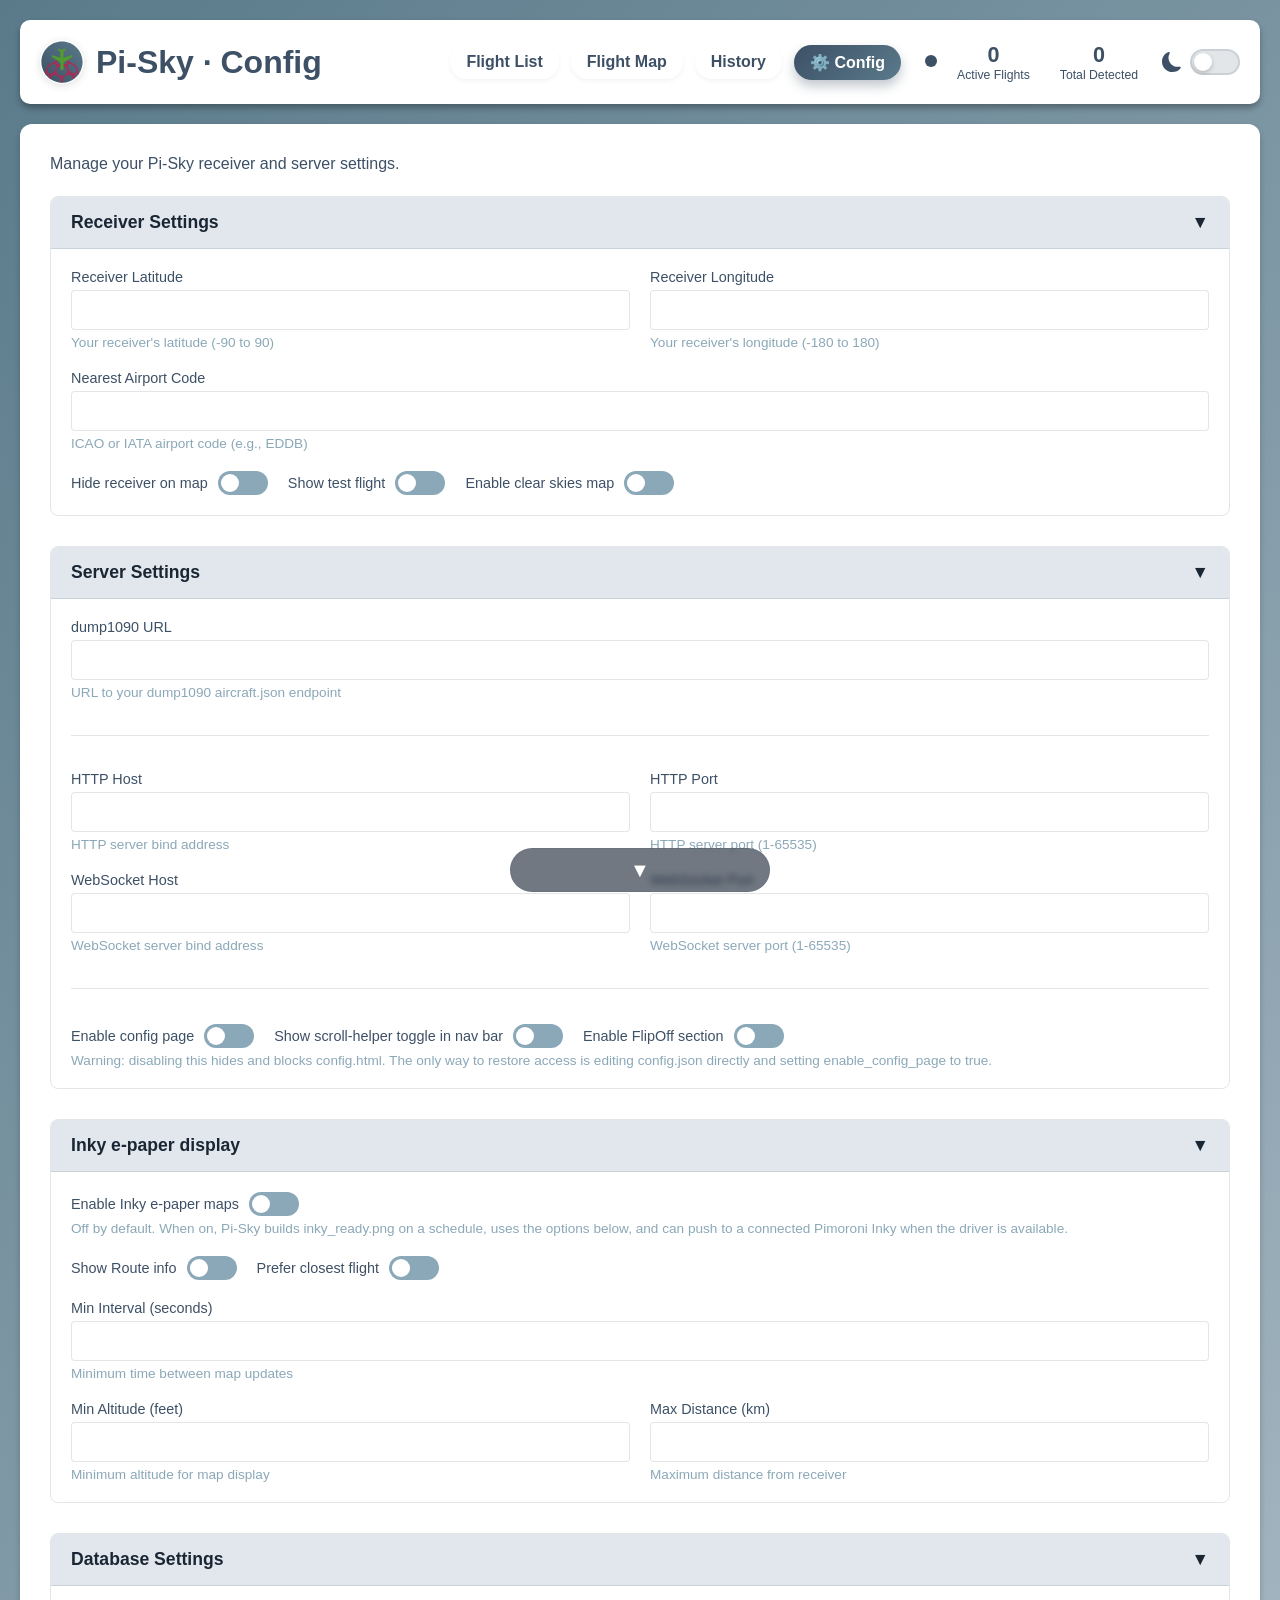
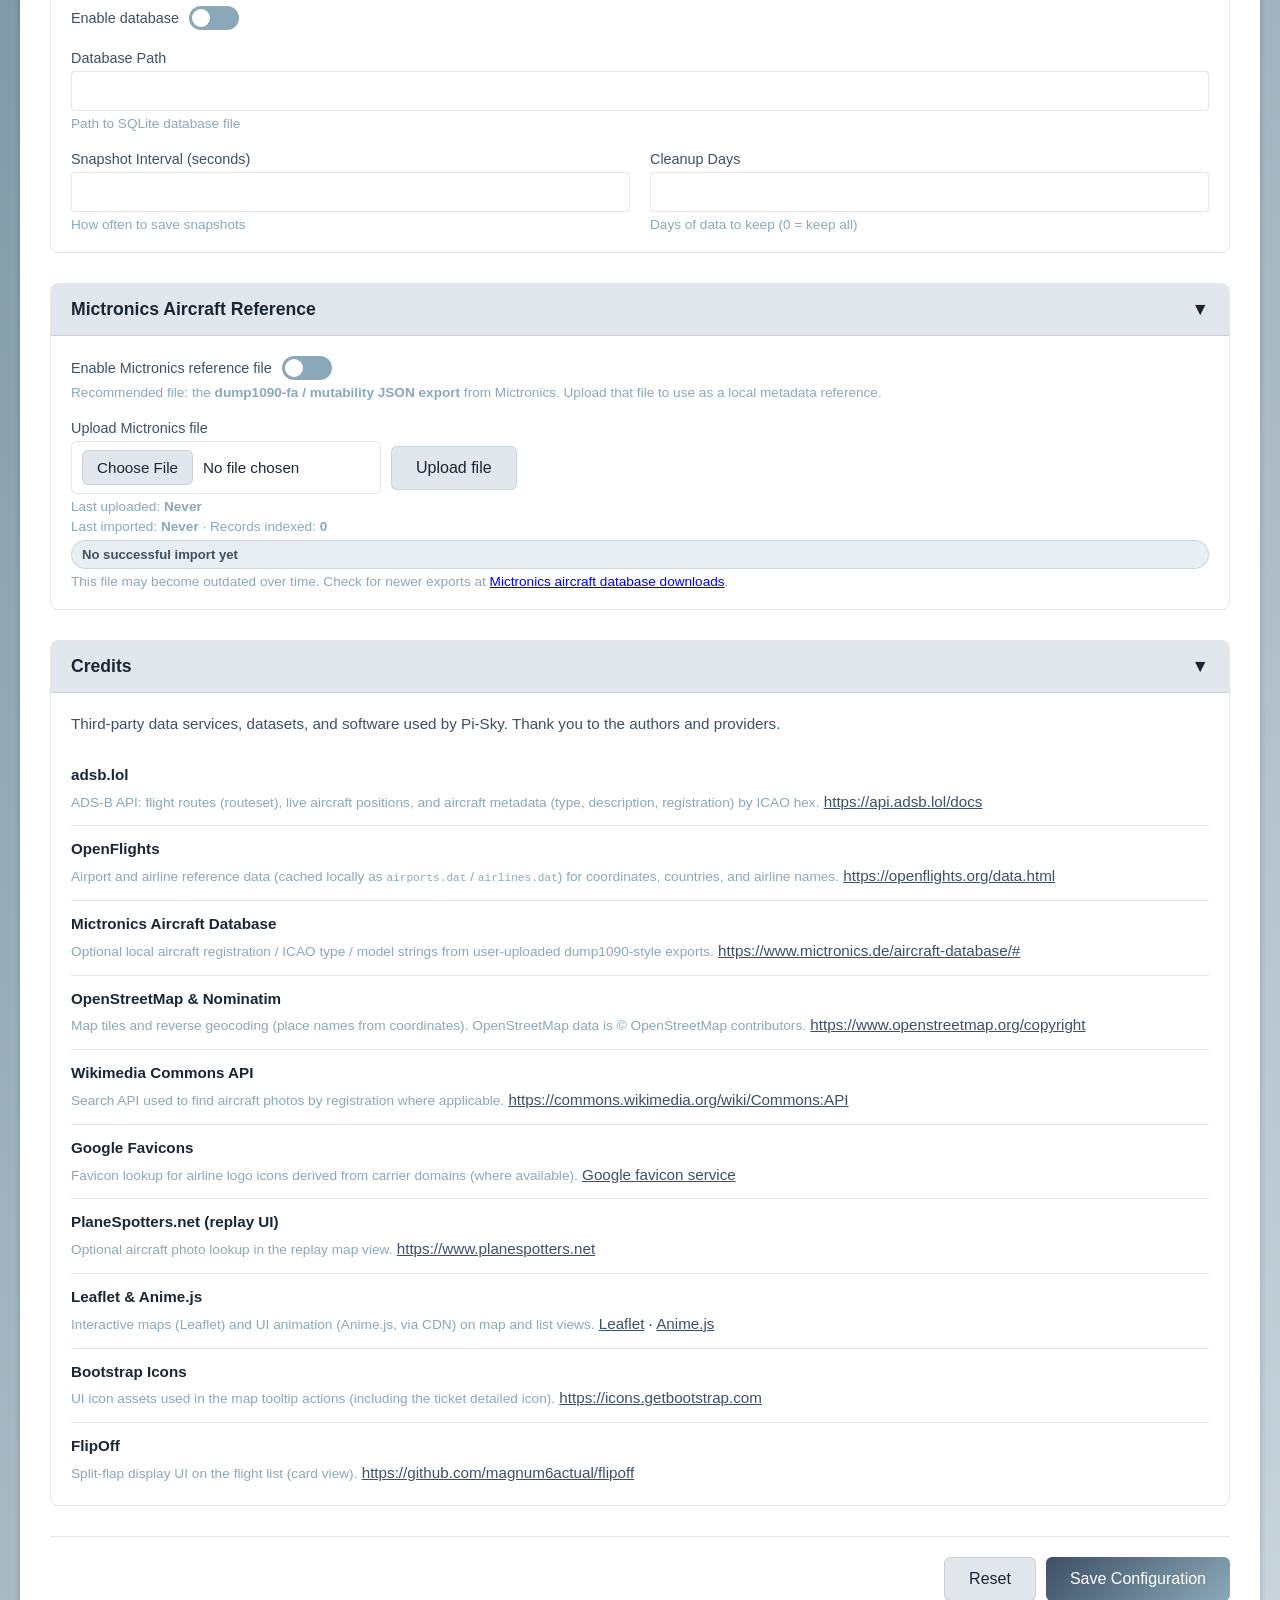
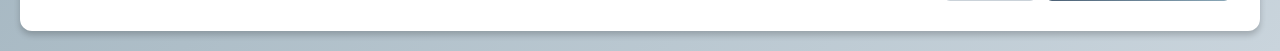
==== commit 4264b929: "Fixed and made a touch screen scroll helper" ====
--- a/web/config.html
+++ b/web/config.html
@@ -97,7 +97,7 @@
 
         .touch-scroll-overlay.top { top: 8px; }
         .touch-scroll-overlay.bottom { bottom: 8px; }
-        .touch-scroll-overlay { display: flex; }
+        .touch-scroll-overlay { display: none; }
 
         .container {
             max-width: 1400px;
@@ -251,6 +251,13 @@
             width: 20px;
             height: 20px;
             fill: currentColor;
+        }
+
+        .touch-helper-toggle-icon img {
+            width: 20px;
+            height: 20px;
+            display: block;
+            filter: brightness(0) saturate(100%) invert(30%) sepia(18%) saturate(616%) hue-rotate(163deg) brightness(93%) contrast(88%);
         }
 
         .theme-toggle {
@@ -717,6 +724,14 @@
                             <div class="stat-value" id="totalFlights">0</div>
                             <div class="stat-label">Total Detected</div>
                         </div>
+                    </div>
+                </div>
+                <div class="theme-toggle-container" id="touchHelpersToggleContainer" style="display: none;">
+                    <div class="theme-toggle-icon touch-helper-toggle-icon" aria-hidden="true">
+                        <img src="assets/bootstrap-arrows-vertical.svg" alt="">
+                    </div>
+                    <div class="theme-toggle" id="touchHelpersToggle" onclick="toggleTouchScrollHelpers()" aria-label="Toggle scroll helpers">
+                        <div class="theme-toggle-slider"></div>
                     </div>
                 </div>
                 <div class="theme-toggle-container">
@@ -842,6 +857,13 @@
                                     <label for="enable_config_page">Enable config page</label>
                                     <label class="toggle-switch">
                                         <input type="checkbox" id="enable_config_page" name="enable_config_page">
+                                        <span class="toggle-slider"></span>
+                                    </label>
+                                </div>
+                                <div class="toggle-item">
+                                    <label for="touch_scroll_helpers_enabled">Show scroll-helper toggle in nav bar</label>
+                                    <label class="toggle-switch">
+                                        <input type="checkbox" id="touch_scroll_helpers_enabled" name="touch_scroll_helpers_enabled">
                                         <span class="toggle-slider"></span>
                                     </label>
                                 </div>
@@ -1167,6 +1189,60 @@
         function scrollPageByStep(direction) {
             const delta = Math.round(window.innerHeight * 0.55) * direction;
             window.scrollBy({ top: delta, behavior: 'smooth' });
+            setTimeout(updateTouchScrollHelpersVisibility, 260);
+        }
+
+        let touchScrollHelpersEnabled = localStorage.getItem('touchScrollHelpersEnabled') !== 'false';
+        let touchScrollHelpersToggleVisible = true;
+        function updateTouchScrollHelpersVisibility() {
+            const topBtn = document.querySelector('.touch-scroll-overlay.top');
+            const bottomBtn = document.querySelector('.touch-scroll-overlay.bottom');
+            if (!topBtn || !bottomBtn) return;
+
+            if (!touchScrollHelpersEnabled || !touchScrollHelpersToggleVisible) {
+                topBtn.style.display = 'none';
+                bottomBtn.style.display = 'none';
+                return;
+            }
+
+            const maxScroll = Math.max(0, document.documentElement.scrollHeight - window.innerHeight);
+            if (maxScroll <= 2) {
+                topBtn.style.display = 'none';
+                bottomBtn.style.display = 'none';
+                return;
+            }
+
+            const y = window.scrollY || window.pageYOffset || 0;
+            topBtn.style.display = y <= 2 ? 'none' : 'flex';
+            bottomBtn.style.display = y >= (maxScroll - 2) ? 'none' : 'flex';
+        }
+
+        function updateTouchScrollHelpersToggleUI() {
+            const toggle = document.getElementById('touchHelpersToggle');
+            if (!toggle) return;
+            toggle.classList.toggle('active', touchScrollHelpersEnabled);
+        }
+
+        function setTouchScrollHelpersEnabled(enabled, persist = true) {
+            touchScrollHelpersEnabled = !!enabled;
+            if (persist) {
+                localStorage.setItem('touchScrollHelpersEnabled', touchScrollHelpersEnabled ? 'true' : 'false');
+            }
+            updateTouchScrollHelpersToggleUI();
+            updateTouchScrollHelpersVisibility();
+        }
+
+        function setTouchScrollHelpersToggleVisible(visible) {
+            touchScrollHelpersToggleVisible = !!visible;
+            const wrap = document.getElementById('touchHelpersToggleContainer');
+            if (wrap) {
+                wrap.style.display = touchScrollHelpersToggleVisible ? 'flex' : 'none';
+            }
+            updateTouchScrollHelpersVisibility();
+        }
+
+        function toggleTouchScrollHelpers() {
+            setTouchScrollHelpersEnabled(!touchScrollHelpersEnabled, true);
         }
 
         function updateThemeToggle(theme) {
@@ -1352,6 +1428,7 @@
                 console.log('[loadConfig] dump1090_url:', config.dump1090_url);
                 console.log('[loadConfig] receiver_lat:', config.receiver_lat);
                 console.log('[loadConfig] About to populate form fields...');
+                setTouchScrollHelpersToggleVisible(config.touch_scroll_helpers_enabled !== false);
 
                 if (config.enable_config_page === false) {
                     const warningEl = document.getElementById('configDisabledWarning');
@@ -1373,7 +1450,7 @@
                 const requiredIds = [
                     'dump1090_url', 'receiver_lat', 'receiver_lon', 'hide_receiver', 'show_test_flight',
                     'http_host', 'http_port', 'websocket_host', 'websocket_port',
-                    'enable_config_page', 'flipoff_enabled',
+                    'enable_config_page', 'touch_scroll_helpers_enabled', 'flipoff_enabled',
                     'inky_enabled', 'map_min_interval', 'map_prefer_closest', 'map_require_route',
                     'map_min_altitude', 'map_max_distance',
                     'clear_skies_enabled', 'clear_skies_airport',
@@ -1436,6 +1513,7 @@
                 setValue('websocket_host', config.websocket_host || '0.0.0.0');
                 setValue('websocket_port', config.websocket_port || 8765);
                 setChecked('enable_config_page', config.enable_config_page !== false);
+                setChecked('touch_scroll_helpers_enabled', config.touch_scroll_helpers_enabled !== false);
                 setChecked('flipoff_enabled', config.flipoff_enabled !== false);
 
                 const ink = config.inky || {};
@@ -1498,6 +1576,7 @@
                     console.log(`Retrying in 1 second... (${retryCount + 1}/${maxRetries})`);
                     setTimeout(() => loadConfig(retryCount + 1), 1000);
                 } else {
+                    setTouchScrollHelpersToggleVisible(true);
                     showStatus('Error loading configuration: ' + error.message, 'error');
                 }
             }
@@ -1533,6 +1612,7 @@
                 hide_receiver: document.getElementById('hide_receiver').checked,
                 show_test_flight: document.getElementById('show_test_flight').checked,
                 enable_config_page: document.getElementById('enable_config_page').checked,
+                touch_scroll_helpers_enabled: document.getElementById('touch_scroll_helpers_enabled').checked,
                 flipoff_enabled: document.getElementById('flipoff_enabled').checked,
                 http_host: document.getElementById('http_host').value,
                 http_port: parseInt(document.getElementById('http_port').value),
@@ -1669,6 +1749,10 @@
         
         // Start initialization
         initConfig();
+        updateTouchScrollHelpersToggleUI();
+        updateTouchScrollHelpersVisibility();
+        window.addEventListener('scroll', updateTouchScrollHelpersVisibility, { passive: true });
+        window.addEventListener('resize', updateTouchScrollHelpersVisibility);
 
         const enableConfigToggle = document.getElementById('enable_config_page');
         if (enableConfigToggle) {
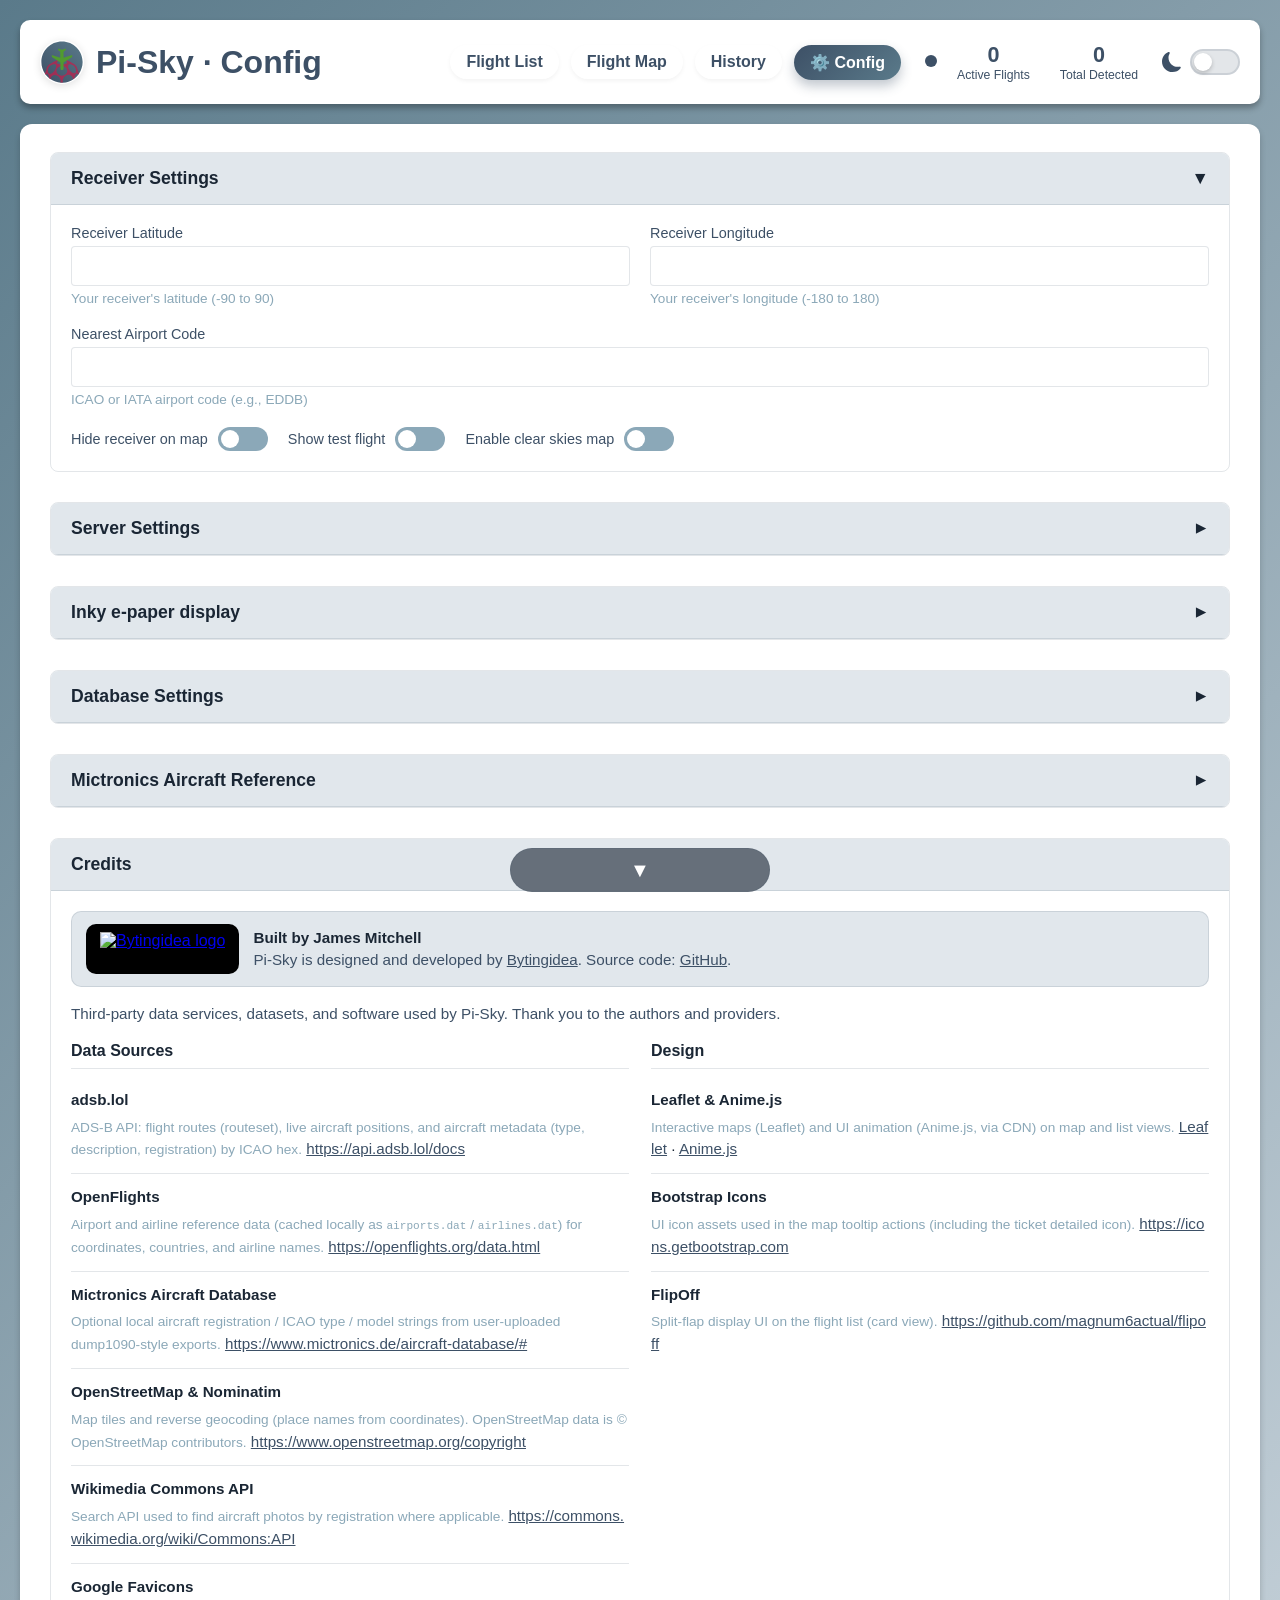
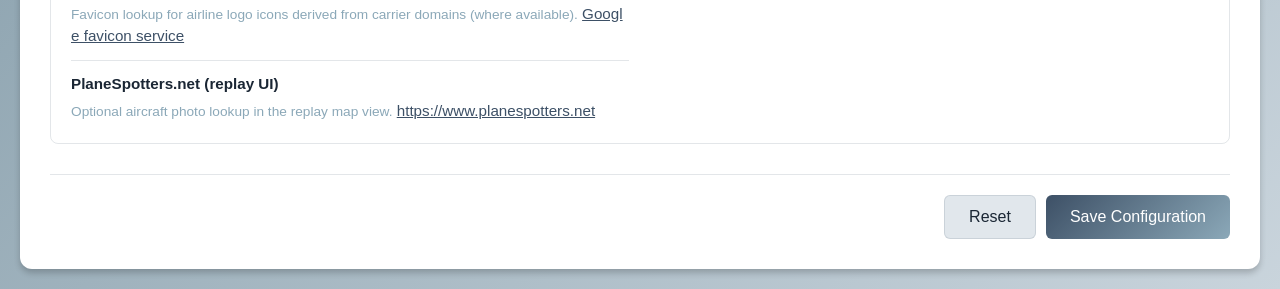
==== commit 194f97cc: "fixed some config stuff" ====
--- a/web/config.html
+++ b/web/config.html
@@ -626,6 +626,14 @@
             max-width: 100%;
         }
 
+        .credits-section .section-header {
+            cursor: default;
+        }
+
+        .credits-section .section-header::after {
+            content: '';
+        }
+
         .credits-intro {
             font-size: 0.95em;
             color: var(--text-secondary);
@@ -633,6 +641,64 @@
             line-height: 1.5;
         }
 
+        .credits-builder {
+            display: flex;
+            align-items: center;
+            gap: 14px;
+            margin-bottom: 16px;
+            padding: 12px 14px;
+            border: 1px solid var(--border-color);
+            border-radius: 10px;
+            background: var(--selected-bg);
+        }
+
+        .credits-builder-logo {
+            background: #000;
+            border-radius: 10px;
+            padding: 8px 14px;
+            display: flex;
+            align-items: center;
+            justify-content: center;
+            flex-shrink: 0;
+        }
+
+        .credits-builder-logo img {
+            height: 34px;
+            width: auto;
+            max-width: 220px;
+            object-fit: contain;
+            display: block;
+        }
+
+        .credits-builder-text {
+            color: var(--text-secondary);
+            font-size: 0.95em;
+            line-height: 1.45;
+        }
+
+        .credits-builder-text strong {
+            color: var(--text-primary);
+        }
+
+        .credits-builder-text a {
+            color: var(--accent-color);
+        }
+
+        .credits-columns {
+            display: grid;
+            grid-template-columns: repeat(2, minmax(0, 1fr));
+            gap: 22px;
+        }
+
+        .credits-column-title {
+            font-size: 1em;
+            font-weight: 600;
+            color: var(--text-primary);
+            margin: 0 0 8px 0;
+            padding-bottom: 8px;
+            border-bottom: 1px solid var(--border-color);
+        }
+
         .credits-list {
             list-style: none;
             padding: 0;
@@ -670,6 +736,12 @@
             color: var(--text-muted);
             font-size: 0.9em;
             margin-top: 4px;
+        }
+
+        @media (max-width: 900px) {
+            .credits-columns {
+                grid-template-columns: 1fr;
+            }
         }
 
         .mictronics-import-badge {
@@ -752,7 +824,6 @@
         </div>
 
         <div class="config-main" id="configMain">
-            <p class="config-intro">Manage your Pi-Sky receiver and server settings.</p>
             <div id="configFeedback" class="config-feedback"></div>
 
             <form id="configForm">
@@ -814,10 +885,10 @@
 
                 <!-- Server Settings -->
                 <div class="section">
-                    <div class="section-header" onclick="toggleSection(this)">
+                    <div class="section-header collapsed" onclick="toggleSection(this)">
                         Server Settings
                     </div>
-                    <div class="section-content">
+                    <div class="section-content collapsed">
                         <div class="form-group full-width">
                             <label for="dump1090_url">dump1090 URL</label>
                             <input type="url" id="dump1090_url" name="dump1090_url" required>
@@ -882,10 +953,10 @@
 
                 <!-- E-ink Map Generation -->
                 <div class="section">
-                    <div class="section-header" onclick="toggleSection(this)">
+                    <div class="section-header collapsed" onclick="toggleSection(this)">
                         Inky e-paper display
                     </div>
-                    <div class="section-content">
+                    <div class="section-content collapsed">
                         <div class="form-group full-width">
                             <div class="toggle-group">
                                 <div class="toggle-item">
@@ -941,10 +1012,10 @@
 
                 <!-- Database -->
                 <div class="section">
-                    <div class="section-header" onclick="toggleSection(this)">
+                    <div class="section-header collapsed" onclick="toggleSection(this)">
                         Database Settings
                     </div>
-                    <div class="section-content">
+                    <div class="section-content collapsed">
                         <!-- Enable Database Toggle (Left Aligned) -->
                         <div class="form-group full-width">
                             <div class="toggle-group">
@@ -981,10 +1052,10 @@
 
                 <!-- Mictronics Aircraft Reference -->
                 <div class="section">
-                    <div class="section-header" onclick="toggleSection(this)">
+                    <div class="section-header collapsed" onclick="toggleSection(this)">
                         Mictronics Aircraft Reference
                     </div>
-                    <div class="section-content">
+                    <div class="section-content collapsed">
                         <div class="form-group full-width">
                             <div class="toggle-group">
                                 <div class="toggle-item">
@@ -1022,67 +1093,87 @@
 
                 <!-- Credits -->
                 <div class="section credits-section">
-                    <div class="section-header" onclick="toggleSection(this)">
+                    <div class="section-header">
                         Credits
                     </div>
                     <div class="section-content">
+                        <div class="credits-builder">
+                            <a class="credits-builder-logo" href="https://bytingidea.com/" target="_blank" rel="noopener noreferrer" aria-label="Visit Bytingidea">
+                                <img src="https://bytingidea.com/content/images/2025/03/bytingidea-3.png" alt="Bytingidea logo" loading="lazy" decoding="async">
+                            </a>
+                            <div class="credits-builder-text">
+                                <strong>Built by James Mitchell</strong><br>
+                                Pi-Sky is designed and developed by <a href="https://bytingidea.com/" target="_blank" rel="noopener noreferrer">Bytingidea</a>.
+                                Source code: <a href="https://github.com/monkeymademe/pi-sky" target="_blank" rel="noopener noreferrer">GitHub</a>.
+                            </div>
+                        </div>
                         <p class="credits-intro">
                             Third-party data services, datasets, and software used by Pi-Sky. Thank you to the authors and providers.
                         </p>
-                        <ul class="credits-list">
-                            <li>
-                                <strong>adsb.lol</strong>
-                                <span class="credit-desc">ADS-B API: flight routes (routeset), live aircraft positions, and aircraft metadata (type, description, registration) by ICAO hex.</span>
-                                <a href="https://api.adsb.lol/docs" target="_blank" rel="noopener noreferrer">https://api.adsb.lol/docs</a>
-                            </li>
-                            <li>
-                                <strong>OpenFlights</strong>
-                                <span class="credit-desc">Airport and airline reference data (cached locally as <code>airports.dat</code> / <code>airlines.dat</code>) for coordinates, countries, and airline names.</span>
-                                <a href="https://openflights.org/data.html" target="_blank" rel="noopener noreferrer">https://openflights.org/data.html</a>
-                            </li>
-                            <li>
-                                <strong>Mictronics Aircraft Database</strong>
-                                <span class="credit-desc">Optional local aircraft registration / ICAO type / model strings from user-uploaded dump1090-style exports.</span>
-                                <a href="https://www.mictronics.de/aircraft-database/#" target="_blank" rel="noopener noreferrer">https://www.mictronics.de/aircraft-database/#</a>
-                            </li>
-                            <li>
-                                <strong>OpenStreetMap &amp; Nominatim</strong>
-                                <span class="credit-desc">Map tiles and reverse geocoding (place names from coordinates). OpenStreetMap data is © OpenStreetMap contributors.</span>
-                                <a href="https://www.openstreetmap.org/copyright" target="_blank" rel="noopener noreferrer">https://www.openstreetmap.org/copyright</a>
-                            </li>
-                            <li>
-                                <strong>Wikimedia Commons API</strong>
-                                <span class="credit-desc">Search API used to find aircraft photos by registration where applicable.</span>
-                                <a href="https://commons.wikimedia.org/wiki/Commons:API" target="_blank" rel="noopener noreferrer">https://commons.wikimedia.org/wiki/Commons:API</a>
-                            </li>
-                            <li>
-                                <strong>Google Favicons</strong>
-                                <span class="credit-desc">Favicon lookup for airline logo icons derived from carrier domains (where available).</span>
-                                <a href="https://www.google.com/s2/favicons" target="_blank" rel="noopener noreferrer">Google favicon service</a>
-                            </li>
-                            <li>
-                                <strong>PlaneSpotters.net (replay UI)</strong>
-                                <span class="credit-desc">Optional aircraft photo lookup in the replay map view.</span>
-                                <a href="https://www.planespotters.net" target="_blank" rel="noopener noreferrer">https://www.planespotters.net</a>
-                            </li>
-                            <li>
-                                <strong>Leaflet &amp; Anime.js</strong>
-                                <span class="credit-desc">Interactive maps (Leaflet) and UI animation (Anime.js, via CDN) on map and list views.</span>
-                                <a href="https://leafletjs.com" target="_blank" rel="noopener noreferrer">Leaflet</a>
-                                ·
-                                <a href="https://animejs.com" target="_blank" rel="noopener noreferrer">Anime.js</a>
-                            </li>
-                            <li>
-                                <strong>Bootstrap Icons</strong>
-                                <span class="credit-desc">UI icon assets used in the map tooltip actions (including the ticket detailed icon).</span>
-                                <a href="https://icons.getbootstrap.com" target="_blank" rel="noopener noreferrer">https://icons.getbootstrap.com</a>
-                            </li>
-                            <li>
-                                <strong>FlipOff</strong>
-                                <span class="credit-desc">Split-flap display UI on the flight list (card view).</span>
-                                <a href="https://github.com/magnum6actual/flipoff" target="_blank" rel="noopener noreferrer">https://github.com/magnum6actual/flipoff</a>
-                            </li>
-                        </ul>
+                        <div class="credits-columns">
+                            <div>
+                                <h3 class="credits-column-title">Data Sources</h3>
+                                <ul class="credits-list">
+                                    <li>
+                                        <strong>adsb.lol</strong>
+                                        <span class="credit-desc">ADS-B API: flight routes (routeset), live aircraft positions, and aircraft metadata (type, description, registration) by ICAO hex.</span>
+                                        <a href="https://api.adsb.lol/docs" target="_blank" rel="noopener noreferrer">https://api.adsb.lol/docs</a>
+                                    </li>
+                                    <li>
+                                        <strong>OpenFlights</strong>
+                                        <span class="credit-desc">Airport and airline reference data (cached locally as <code>airports.dat</code> / <code>airlines.dat</code>) for coordinates, countries, and airline names.</span>
+                                        <a href="https://openflights.org/data.html" target="_blank" rel="noopener noreferrer">https://openflights.org/data.html</a>
+                                    </li>
+                                    <li>
+                                        <strong>Mictronics Aircraft Database</strong>
+                                        <span class="credit-desc">Optional local aircraft registration / ICAO type / model strings from user-uploaded dump1090-style exports.</span>
+                                        <a href="https://www.mictronics.de/aircraft-database/#" target="_blank" rel="noopener noreferrer">https://www.mictronics.de/aircraft-database/#</a>
+                                    </li>
+                                    <li>
+                                        <strong>OpenStreetMap &amp; Nominatim</strong>
+                                        <span class="credit-desc">Map tiles and reverse geocoding (place names from coordinates). OpenStreetMap data is © OpenStreetMap contributors.</span>
+                                        <a href="https://www.openstreetmap.org/copyright" target="_blank" rel="noopener noreferrer">https://www.openstreetmap.org/copyright</a>
+                                    </li>
+                                    <li>
+                                        <strong>Wikimedia Commons API</strong>
+                                        <span class="credit-desc">Search API used to find aircraft photos by registration where applicable.</span>
+                                        <a href="https://commons.wikimedia.org/wiki/Commons:API" target="_blank" rel="noopener noreferrer">https://commons.wikimedia.org/wiki/Commons:API</a>
+                                    </li>
+                                    <li>
+                                        <strong>Google Favicons</strong>
+                                        <span class="credit-desc">Favicon lookup for airline logo icons derived from carrier domains (where available).</span>
+                                        <a href="https://www.google.com/s2/favicons" target="_blank" rel="noopener noreferrer">Google favicon service</a>
+                                    </li>
+                                    <li>
+                                        <strong>PlaneSpotters.net (replay UI)</strong>
+                                        <span class="credit-desc">Optional aircraft photo lookup in the replay map view.</span>
+                                        <a href="https://www.planespotters.net" target="_blank" rel="noopener noreferrer">https://www.planespotters.net</a>
+                                    </li>
+                                </ul>
+                            </div>
+                            <div>
+                                <h3 class="credits-column-title">Design</h3>
+                                <ul class="credits-list">
+                                    <li>
+                                        <strong>Leaflet &amp; Anime.js</strong>
+                                        <span class="credit-desc">Interactive maps (Leaflet) and UI animation (Anime.js, via CDN) on map and list views.</span>
+                                        <a href="https://leafletjs.com" target="_blank" rel="noopener noreferrer">Leaflet</a>
+                                        ·
+                                        <a href="https://animejs.com" target="_blank" rel="noopener noreferrer">Anime.js</a>
+                                    </li>
+                                    <li>
+                                        <strong>Bootstrap Icons</strong>
+                                        <span class="credit-desc">UI icon assets used in the map tooltip actions (including the ticket detailed icon).</span>
+                                        <a href="https://icons.getbootstrap.com" target="_blank" rel="noopener noreferrer">https://icons.getbootstrap.com</a>
+                                    </li>
+                                    <li>
+                                        <strong>FlipOff</strong>
+                                        <span class="credit-desc">Split-flap display UI on the flight list (card view).</span>
+                                        <a href="https://github.com/magnum6actual/flipoff" target="_blank" rel="noopener noreferrer">https://github.com/magnum6actual/flipoff</a>
+                                    </li>
+                                </ul>
+                            </div>
+                        </div>
                     </div>
                 </div>
 
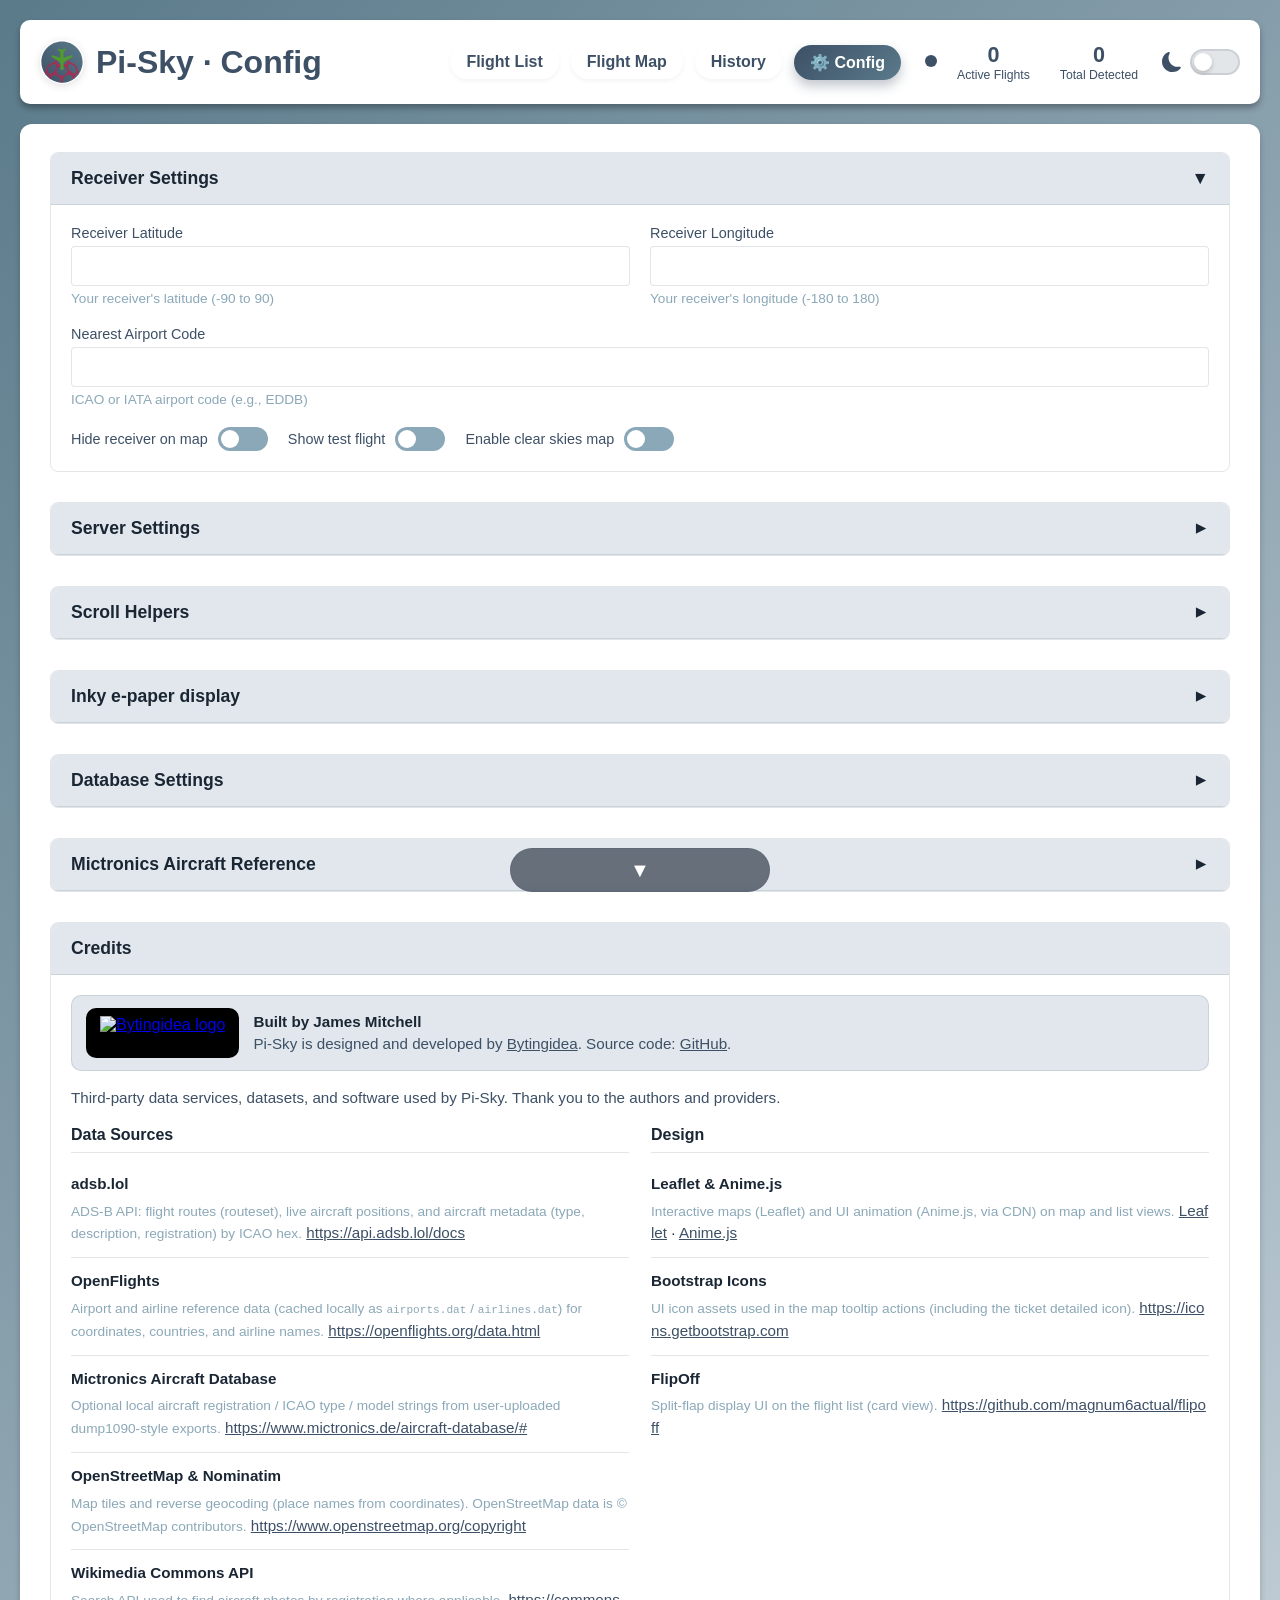
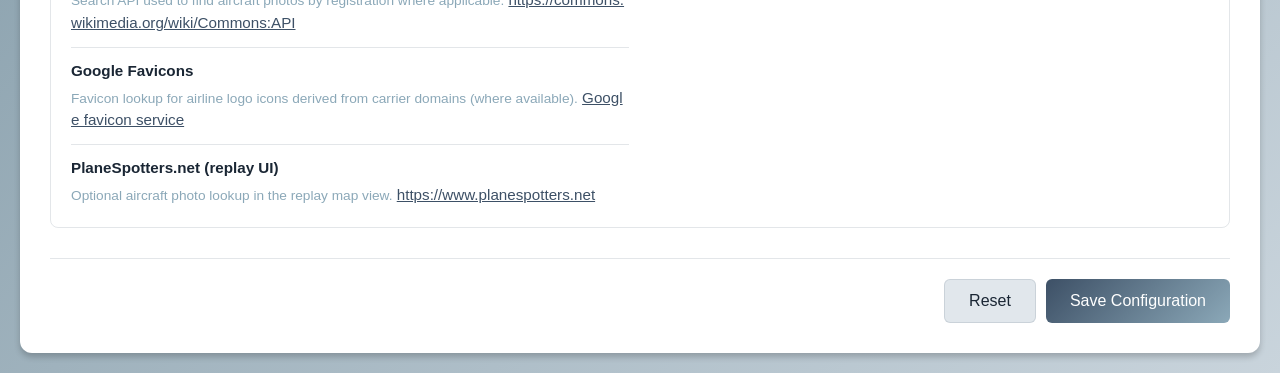
==== commit 839eb576: "made improvements to the touch support settings" ====
--- a/web/config.html
+++ b/web/config.html
@@ -932,21 +932,83 @@
                                     </label>
                                 </div>
                                 <div class="toggle-item">
+                                    <label for="flipoff_enabled">Enable FlipOff section</label>
+                                    <label class="toggle-switch">
+                                        <input type="checkbox" id="flipoff_enabled" name="flipoff_enabled">
+                                        <span class="toggle-slider"></span>
+                                    </label>
+                                </div>
+                            </div>
+                            <span class="help-text">Warning: disabling this hides and blocks config.html. The only way to restore access is editing config.json directly and setting enable_config_page to true.</span>
+                        </div>
+                    </div>
+                </div>
+
+                <!-- Scroll Helpers -->
+                <div class="section">
+                    <div class="section-header collapsed" onclick="toggleSection(this)">
+                        Scroll Helpers
+                    </div>
+                    <div class="section-content collapsed">
+                        <div class="form-group full-width">
+                            <div class="toggle-group">
+                                <div class="toggle-item">
                                     <label for="touch_scroll_helpers_enabled">Show scroll-helper toggle in nav bar</label>
                                     <label class="toggle-switch">
                                         <input type="checkbox" id="touch_scroll_helpers_enabled" name="touch_scroll_helpers_enabled">
                                         <span class="toggle-slider"></span>
                                     </label>
                                 </div>
-                                <div class="toggle-item">
-                                    <label for="flipoff_enabled">Enable FlipOff section</label>
-                                    <label class="toggle-switch">
-                                        <input type="checkbox" id="flipoff_enabled" name="flipoff_enabled">
-                                        <span class="toggle-slider"></span>
-                                    </label>
+                            </div>
+                        </div>
+
+                        <div class="coord-row">
+                            <div class="form-group">
+                                    <label for="touch_scroll_helpers_height_px">Button Height (px)</label>
+                                    <input type="number" id="touch_scroll_helpers_height_px" name="touch_scroll_helpers_height_px" min="24" max="200" step="1">
+                                    <span class="help-text">Controls button height + font size</span>
+                            </div>
+                                <div class="form-group">
+                                    <label for="touch_scroll_helpers_width_px">Button Width (px)</label>
+                                    <input type="number" id="touch_scroll_helpers_width_px" name="touch_scroll_helpers_width_px" min="10" max="800" step="1">
+                                    <span class="help-text">Horizontal button size (e.g. 30px)</span>
+                            </div>
+                        </div>
+
+                            <div class="form-group full-width">
+                                <label for="touch_scroll_helpers_opacity">Button Opacity</label>
+                                <input type="number" id="touch_scroll_helpers_opacity" name="touch_scroll_helpers_opacity" min="0" max="1" step="0.01">
+                                <span class="help-text">0.00 (transparent) - 1.00 (opaque)</span>
+                            </div>
+
+                        <div class="form-group full-width">
+                            <label for="touch_scroll_helpers_color">Button Color (hex)</label>
+                            <input type="text" id="touch_scroll_helpers_color" name="touch_scroll_helpers_color" maxlength="7" placeholder="#1a2634" style="text-transform: lowercase;">
+                            <span class="help-text">Use a HTML hex color like <code>#3d5066</code></span>
+                        </div>
+
+                        <div class="coord-row">
+                            <div class="form-group">
+                                <label for="touch_scroll_helpers_auto_hide_enabled">Auto-hide Enable</label>
+                                <div class="toggle-group" style="margin-top: 4px;">
+                                    <div class="toggle-item">
+                                        <label class="toggle-switch">
+                                            <input type="checkbox" id="touch_scroll_helpers_auto_hide_enabled" name="touch_scroll_helpers_auto_hide_enabled">
+                                            <span class="toggle-slider"></span>
+                                        </label>
+                                    </div>
                                 </div>
-                            </div>
-                            <span class="help-text">Warning: disabling this hides and blocks config.html. The only way to restore access is editing config.json directly and setting enable_config_page to true.</span>
+                                <span class="help-text">When off, buttons stay visible while enabled</span>
+                            </div>
+                            <div class="form-group">
+                                <label for="touch_scroll_helpers_button_alignment">Button Alignment</label>
+                                <select id="touch_scroll_helpers_button_alignment" name="touch_scroll_helpers_button_alignment" style="padding: 10px; border: 1px solid var(--border-color); border-radius: 4px; background: var(--card-bg); color: var(--text-primary);">
+                                    <option value="left">Left</option>
+                                    <option value="center" selected>Center</option>
+                                    <option value="right">Right</option>
+                                </select>
+                                <span class="help-text">Where the buttons appear horizontally</span>
+                            </div>
                         </div>
                     </div>
                 </div>
@@ -1285,6 +1347,65 @@
 
         let touchScrollHelpersEnabled = localStorage.getItem('touchScrollHelpersEnabled') !== 'false';
         let touchScrollHelpersToggleVisible = true;
+        let touchScrollHelpersAutoHideEnabled = true;
+
+        function hexToRgb(hex) {
+            const raw = (hex || '').trim();
+            const m = raw.match(/^#([0-9a-fA-F]{6})$/);
+            if (!m) return { r: 26, g: 38, b: 52 }; // default #1a2634
+            const n = parseInt(m[1], 16);
+            return {
+                r: (n >> 16) & 255,
+                g: (n >> 8) & 255,
+                b: n & 255
+            };
+        }
+
+        function applyTouchScrollHelpersStyle(config) {
+            const heightPx = Number(config?.touch_scroll_helpers_height_px ?? config?.touch_scroll_helpers_size_px ?? 44);
+            const opacity = Number(config?.touch_scroll_helpers_opacity ?? 0.62);
+            const colorHex = config?.touch_scroll_helpers_color ?? '#1a2634';
+            const alignment = config?.touch_scroll_helpers_button_alignment ?? 'center';
+
+            touchScrollHelpersAutoHideEnabled = config?.touch_scroll_helpers_auto_hide_enabled !== false;
+
+            const fontSizePx = Math.max(14, Math.round(heightPx * 0.45));
+            const widthPx = Number(
+                config?.touch_scroll_helpers_width_px ??
+                Math.max(160, Math.round(heightPx * 5.9))
+            );
+
+            const { r, g, b } = hexToRgb(colorHex);
+            const bg = `rgba(${r}, ${g}, ${b}, ${Math.max(0, Math.min(1, opacity))})`;
+
+            const topBtn = document.querySelector('.touch-scroll-overlay.top');
+            const bottomBtn = document.querySelector('.touch-scroll-overlay.bottom');
+            const btns = [topBtn, bottomBtn].filter(Boolean);
+            for (const btn of btns) {
+                btn.style.height = `${heightPx}px`;
+                btn.style.fontSize = `${fontSizePx}px`;
+                btn.style.lineHeight = `${heightPx}px`;
+                btn.style.width = `min(${widthPx}px, 78vw)`;
+                btn.style.backgroundColor = bg;
+
+                if (alignment === 'left') {
+                    btn.style.left = '12px';
+                    btn.style.right = 'auto';
+                    btn.style.transform = 'translateX(0)';
+                } else if (alignment === 'right') {
+                    btn.style.left = 'auto';
+                    btn.style.right = '12px';
+                    btn.style.transform = 'translateX(0)';
+                } else {
+                    btn.style.left = '50%';
+                    btn.style.right = 'auto';
+                    btn.style.transform = 'translateX(-50%)';
+                }
+            }
+
+            // Ensure "auto-hide off" takes effect immediately on this page.
+            updateTouchScrollHelpersVisibility();
+        }
         function updateTouchScrollHelpersVisibility() {
             const topBtn = document.querySelector('.touch-scroll-overlay.top');
             const bottomBtn = document.querySelector('.touch-scroll-overlay.bottom');
@@ -1293,6 +1414,12 @@
             if (!touchScrollHelpersEnabled || !touchScrollHelpersToggleVisible) {
                 topBtn.style.display = 'none';
                 bottomBtn.style.display = 'none';
+                return;
+            }
+
+            if (!touchScrollHelpersAutoHideEnabled) {
+                topBtn.style.display = 'flex';
+                bottomBtn.style.display = 'flex';
                 return;
             }
 
@@ -1520,6 +1647,7 @@
                 console.log('[loadConfig] receiver_lat:', config.receiver_lat);
                 console.log('[loadConfig] About to populate form fields...');
                 setTouchScrollHelpersToggleVisible(config.touch_scroll_helpers_enabled !== false);
+                applyTouchScrollHelpersStyle(config);
 
                 if (config.enable_config_page === false) {
                     const warningEl = document.getElementById('configDisabledWarning');
@@ -1546,7 +1674,9 @@
                     'map_min_altitude', 'map_max_distance',
                     'clear_skies_enabled', 'clear_skies_airport',
                     'db_enabled', 'db_path', 'db_snapshot_interval', 'db_cleanup_days',
-                    'mictronics_enabled', 'mictronics_last_uploaded', 'mictronics_last_imported', 'mictronics_record_count'
+                    'mictronics_enabled', 'mictronics_last_uploaded', 'mictronics_last_imported', 'mictronics_record_count',
+                    'touch_scroll_helpers_height_px', 'touch_scroll_helpers_width_px', 'touch_scroll_helpers_opacity', 'touch_scroll_helpers_color',
+                    'touch_scroll_helpers_auto_hide_enabled', 'touch_scroll_helpers_button_alignment'
                 ];
                 
                 const missingElements = requiredIds.filter(id => !document.getElementById(id));
@@ -1606,6 +1736,16 @@
                 setChecked('enable_config_page', config.enable_config_page !== false);
                 setChecked('touch_scroll_helpers_enabled', config.touch_scroll_helpers_enabled !== false);
                 setChecked('flipoff_enabled', config.flipoff_enabled !== false);
+
+                const resolvedHeightPx = config.touch_scroll_helpers_height_px ?? config.touch_scroll_helpers_size_px ?? 44;
+                const resolvedWidthPx = config.touch_scroll_helpers_width_px ??
+                    Math.max(160, Math.round(resolvedHeightPx * 5.9));
+                setValue('touch_scroll_helpers_height_px', resolvedHeightPx);
+                setValue('touch_scroll_helpers_width_px', resolvedWidthPx);
+                setValue('touch_scroll_helpers_opacity', config.touch_scroll_helpers_opacity ?? 0.62);
+                setValue('touch_scroll_helpers_color', config.touch_scroll_helpers_color ?? '#1a2634');
+                setChecked('touch_scroll_helpers_auto_hide_enabled', config.touch_scroll_helpers_auto_hide_enabled !== false);
+                setValue('touch_scroll_helpers_button_alignment', config.touch_scroll_helpers_button_alignment ?? 'center');
 
                 const ink = config.inky || {};
                 setChecked('inky_enabled', ink.enabled === true);
@@ -1704,6 +1844,14 @@
                 show_test_flight: document.getElementById('show_test_flight').checked,
                 enable_config_page: document.getElementById('enable_config_page').checked,
                 touch_scroll_helpers_enabled: document.getElementById('touch_scroll_helpers_enabled').checked,
+                touch_scroll_helpers_height_px: parseInt(document.getElementById('touch_scroll_helpers_height_px').value) || 44,
+                touch_scroll_helpers_width_px: parseInt(document.getElementById('touch_scroll_helpers_width_px').value) || 160,
+                // Backwards compatibility with older clients/configs
+                touch_scroll_helpers_size_px: parseInt(document.getElementById('touch_scroll_helpers_height_px').value) || 44,
+                touch_scroll_helpers_opacity: parseFloat(document.getElementById('touch_scroll_helpers_opacity').value) || 0.62,
+                touch_scroll_helpers_color: (document.getElementById('touch_scroll_helpers_color').value || '#1a2634').trim(),
+                touch_scroll_helpers_auto_hide_enabled: document.getElementById('touch_scroll_helpers_auto_hide_enabled').checked,
+                touch_scroll_helpers_button_alignment: document.getElementById('touch_scroll_helpers_button_alignment').value || 'center',
                 flipoff_enabled: document.getElementById('flipoff_enabled').checked,
                 http_host: document.getElementById('http_host').value,
                 http_port: parseInt(document.getElementById('http_port').value),
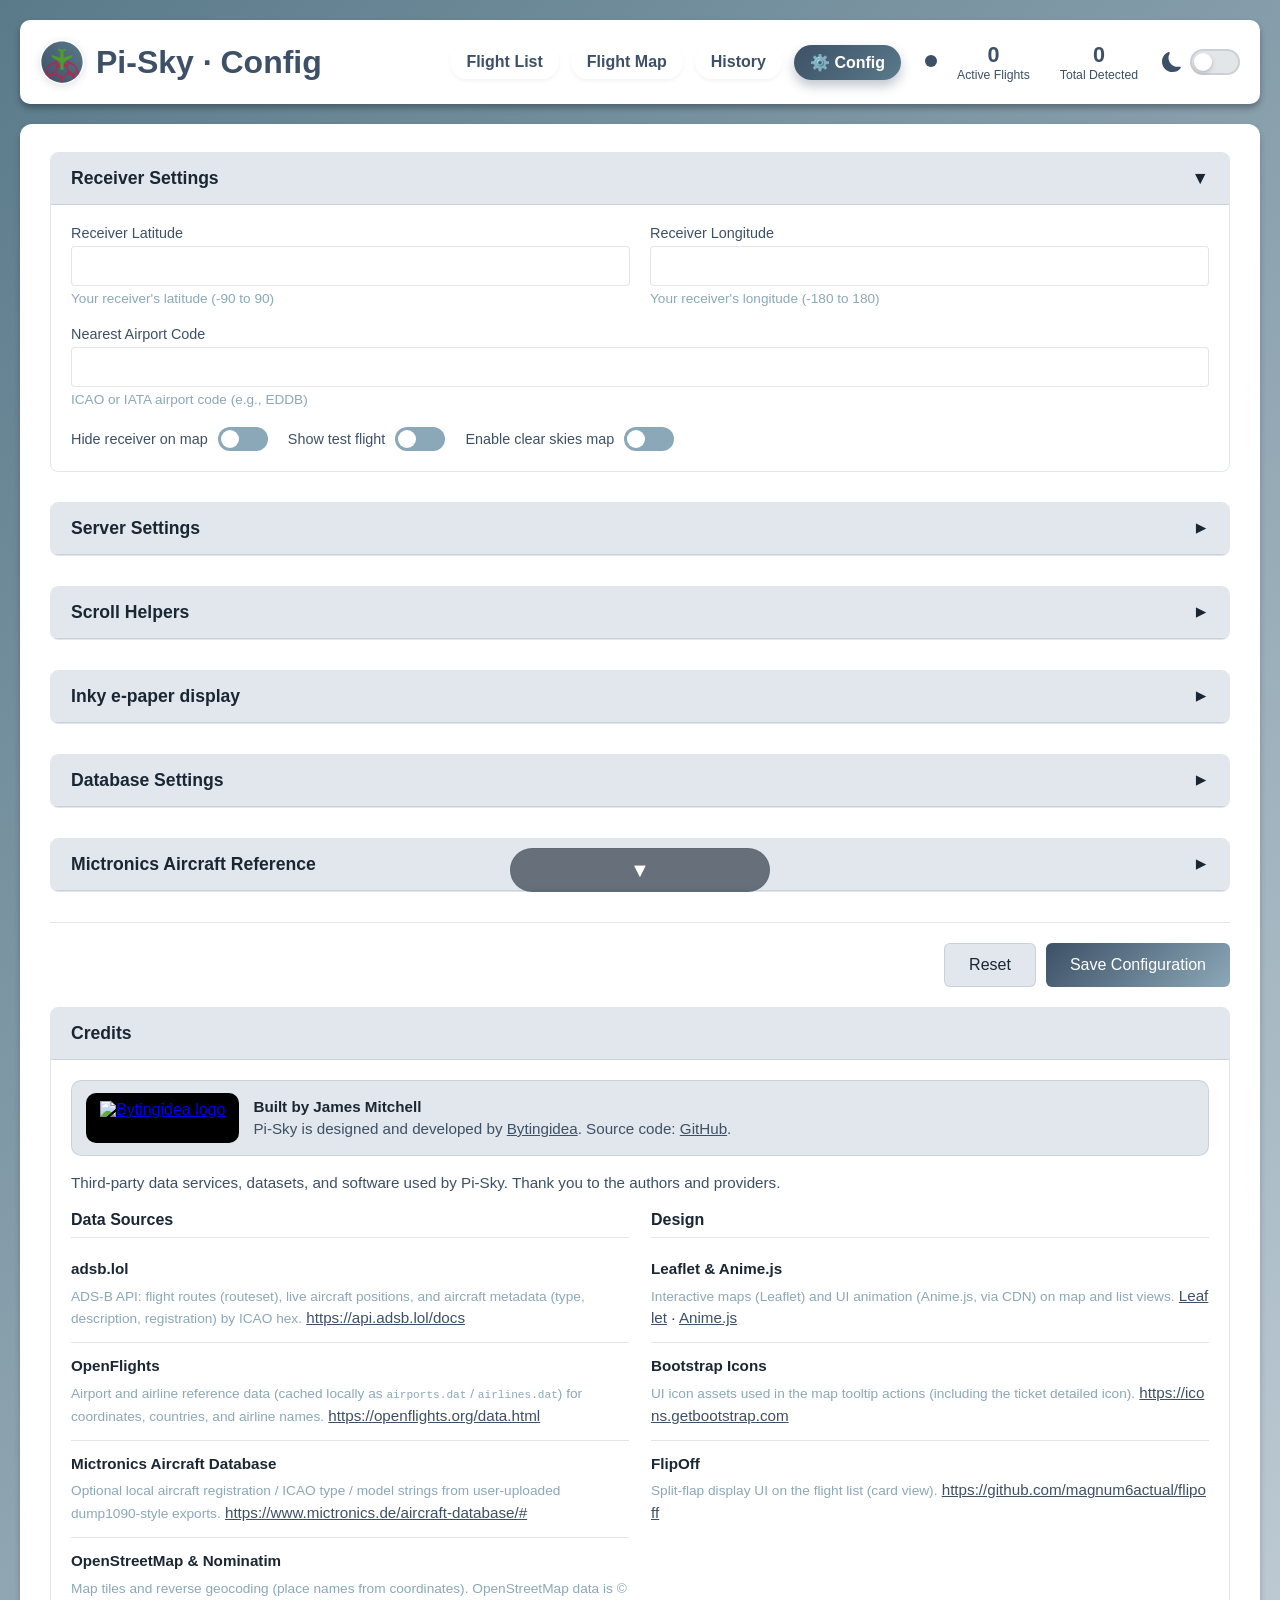
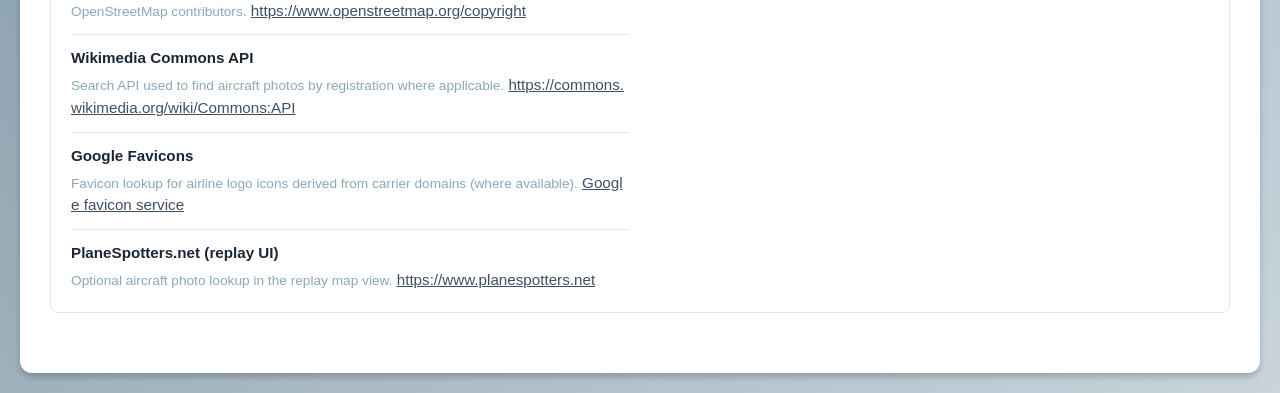
==== commit 164295cf: "More scroll helper changes" ====
--- a/web/config.html
+++ b/web/config.html
@@ -302,6 +302,10 @@
             box-shadow: 0 4px 6px rgba(0, 0, 0, 0.2);
             padding: 28px 30px 30px;
             transition: background 0.3s ease;
+        }
+
+        #configCreditsSection {
+            margin-top: 20px;
         }
 
         .config-disabled-warning {
@@ -819,11 +823,13 @@
             </div>
         </div>
 
+        <!-- Outer white card stays visible when settings are disabled; only #configMain is hidden -->
+        <div class="config-main" id="configPageCard">
         <div id="configDisabledWarning" class="config-disabled-warning" role="alert">
             This config page is disabled. To re-enable it, edit <code>config.json</code> directly and set <code>enable_config_page</code> to <code>true</code>.
         </div>
 
-        <div class="config-main" id="configMain">
+        <div id="configMain">
             <div id="configFeedback" class="config-feedback"></div>
 
             <form id="configForm">
@@ -939,7 +945,7 @@
                                     </label>
                                 </div>
                             </div>
-                            <span class="help-text">Warning: disabling this hides and blocks config.html. The only way to restore access is editing config.json directly and setting enable_config_page to true.</span>
+                            <span class="help-text">When disabled, the settings form is hidden on this page, but the Config link stays in the nav. Re-enable by editing <code>config.json</code> and setting <code>enable_config_page</code> to <code>true</code>.</span>
                         </div>
                     </div>
                 </div>
@@ -1153,97 +1159,98 @@
                     </div>
                 </div>
 
-                <!-- Credits -->
-                <div class="section credits-section">
-                    <div class="section-header">
-                        Credits
-                    </div>
-                    <div class="section-content">
-                        <div class="credits-builder">
-                            <a class="credits-builder-logo" href="https://bytingidea.com/" target="_blank" rel="noopener noreferrer" aria-label="Visit Bytingidea">
-                                <img src="https://bytingidea.com/content/images/2025/03/bytingidea-3.png" alt="Bytingidea logo" loading="lazy" decoding="async">
-                            </a>
-                            <div class="credits-builder-text">
-                                <strong>Built by James Mitchell</strong><br>
-                                Pi-Sky is designed and developed by <a href="https://bytingidea.com/" target="_blank" rel="noopener noreferrer">Bytingidea</a>.
-                                Source code: <a href="https://github.com/monkeymademe/pi-sky" target="_blank" rel="noopener noreferrer">GitHub</a>.
-                            </div>
-                        </div>
-                        <p class="credits-intro">
-                            Third-party data services, datasets, and software used by Pi-Sky. Thank you to the authors and providers.
-                        </p>
-                        <div class="credits-columns">
-                            <div>
-                                <h3 class="credits-column-title">Data Sources</h3>
-                                <ul class="credits-list">
-                                    <li>
-                                        <strong>adsb.lol</strong>
-                                        <span class="credit-desc">ADS-B API: flight routes (routeset), live aircraft positions, and aircraft metadata (type, description, registration) by ICAO hex.</span>
-                                        <a href="https://api.adsb.lol/docs" target="_blank" rel="noopener noreferrer">https://api.adsb.lol/docs</a>
-                                    </li>
-                                    <li>
-                                        <strong>OpenFlights</strong>
-                                        <span class="credit-desc">Airport and airline reference data (cached locally as <code>airports.dat</code> / <code>airlines.dat</code>) for coordinates, countries, and airline names.</span>
-                                        <a href="https://openflights.org/data.html" target="_blank" rel="noopener noreferrer">https://openflights.org/data.html</a>
-                                    </li>
-                                    <li>
-                                        <strong>Mictronics Aircraft Database</strong>
-                                        <span class="credit-desc">Optional local aircraft registration / ICAO type / model strings from user-uploaded dump1090-style exports.</span>
-                                        <a href="https://www.mictronics.de/aircraft-database/#" target="_blank" rel="noopener noreferrer">https://www.mictronics.de/aircraft-database/#</a>
-                                    </li>
-                                    <li>
-                                        <strong>OpenStreetMap &amp; Nominatim</strong>
-                                        <span class="credit-desc">Map tiles and reverse geocoding (place names from coordinates). OpenStreetMap data is © OpenStreetMap contributors.</span>
-                                        <a href="https://www.openstreetmap.org/copyright" target="_blank" rel="noopener noreferrer">https://www.openstreetmap.org/copyright</a>
-                                    </li>
-                                    <li>
-                                        <strong>Wikimedia Commons API</strong>
-                                        <span class="credit-desc">Search API used to find aircraft photos by registration where applicable.</span>
-                                        <a href="https://commons.wikimedia.org/wiki/Commons:API" target="_blank" rel="noopener noreferrer">https://commons.wikimedia.org/wiki/Commons:API</a>
-                                    </li>
-                                    <li>
-                                        <strong>Google Favicons</strong>
-                                        <span class="credit-desc">Favicon lookup for airline logo icons derived from carrier domains (where available).</span>
-                                        <a href="https://www.google.com/s2/favicons" target="_blank" rel="noopener noreferrer">Google favicon service</a>
-                                    </li>
-                                    <li>
-                                        <strong>PlaneSpotters.net (replay UI)</strong>
-                                        <span class="credit-desc">Optional aircraft photo lookup in the replay map view.</span>
-                                        <a href="https://www.planespotters.net" target="_blank" rel="noopener noreferrer">https://www.planespotters.net</a>
-                                    </li>
-                                </ul>
-                            </div>
-                            <div>
-                                <h3 class="credits-column-title">Design</h3>
-                                <ul class="credits-list">
-                                    <li>
-                                        <strong>Leaflet &amp; Anime.js</strong>
-                                        <span class="credit-desc">Interactive maps (Leaflet) and UI animation (Anime.js, via CDN) on map and list views.</span>
-                                        <a href="https://leafletjs.com" target="_blank" rel="noopener noreferrer">Leaflet</a>
-                                        ·
-                                        <a href="https://animejs.com" target="_blank" rel="noopener noreferrer">Anime.js</a>
-                                    </li>
-                                    <li>
-                                        <strong>Bootstrap Icons</strong>
-                                        <span class="credit-desc">UI icon assets used in the map tooltip actions (including the ticket detailed icon).</span>
-                                        <a href="https://icons.getbootstrap.com" target="_blank" rel="noopener noreferrer">https://icons.getbootstrap.com</a>
-                                    </li>
-                                    <li>
-                                        <strong>FlipOff</strong>
-                                        <span class="credit-desc">Split-flap display UI on the flight list (card view).</span>
-                                        <a href="https://github.com/magnum6actual/flipoff" target="_blank" rel="noopener noreferrer">https://github.com/magnum6actual/flipoff</a>
-                                    </li>
-                                </ul>
-                            </div>
-                        </div>
-                    </div>
-                </div>
-
                 <div class="actions">
                     <button type="button" class="btn-secondary" onclick="loadConfig()">Reset</button>
                     <button type="submit" class="btn-primary">Save Configuration</button>
                 </div>
             </form>
+        </div>
+
+        <!-- Credits: inside #configPageCard (same white panel as warning + form) -->
+        <div class="section credits-section" id="configCreditsSection">
+            <div class="section-header">
+                Credits
+            </div>
+            <div class="section-content">
+                <div class="credits-builder">
+                    <a class="credits-builder-logo" href="https://bytingidea.com/" target="_blank" rel="noopener noreferrer" aria-label="Visit Bytingidea">
+                        <img src="https://bytingidea.com/content/images/2025/03/bytingidea-3.png" alt="Bytingidea logo" loading="lazy" decoding="async">
+                    </a>
+                    <div class="credits-builder-text">
+                        <strong>Built by James Mitchell</strong><br>
+                        Pi-Sky is designed and developed by <a href="https://bytingidea.com/" target="_blank" rel="noopener noreferrer">Bytingidea</a>.
+                        Source code: <a href="https://github.com/monkeymademe/pi-sky" target="_blank" rel="noopener noreferrer">GitHub</a>.
+                    </div>
+                </div>
+                <p class="credits-intro">
+                    Third-party data services, datasets, and software used by Pi-Sky. Thank you to the authors and providers.
+                </p>
+                <div class="credits-columns">
+                    <div>
+                        <h3 class="credits-column-title">Data Sources</h3>
+                        <ul class="credits-list">
+                            <li>
+                                <strong>adsb.lol</strong>
+                                <span class="credit-desc">ADS-B API: flight routes (routeset), live aircraft positions, and aircraft metadata (type, description, registration) by ICAO hex.</span>
+                                <a href="https://api.adsb.lol/docs" target="_blank" rel="noopener noreferrer">https://api.adsb.lol/docs</a>
+                            </li>
+                            <li>
+                                <strong>OpenFlights</strong>
+                                <span class="credit-desc">Airport and airline reference data (cached locally as <code>airports.dat</code> / <code>airlines.dat</code>) for coordinates, countries, and airline names.</span>
+                                <a href="https://openflights.org/data.html" target="_blank" rel="noopener noreferrer">https://openflights.org/data.html</a>
+                            </li>
+                            <li>
+                                <strong>Mictronics Aircraft Database</strong>
+                                <span class="credit-desc">Optional local aircraft registration / ICAO type / model strings from user-uploaded dump1090-style exports.</span>
+                                <a href="https://www.mictronics.de/aircraft-database/#" target="_blank" rel="noopener noreferrer">https://www.mictronics.de/aircraft-database/#</a>
+                            </li>
+                            <li>
+                                <strong>OpenStreetMap &amp; Nominatim</strong>
+                                <span class="credit-desc">Map tiles and reverse geocoding (place names from coordinates). OpenStreetMap data is © OpenStreetMap contributors.</span>
+                                <a href="https://www.openstreetmap.org/copyright" target="_blank" rel="noopener noreferrer">https://www.openstreetmap.org/copyright</a>
+                            </li>
+                            <li>
+                                <strong>Wikimedia Commons API</strong>
+                                <span class="credit-desc">Search API used to find aircraft photos by registration where applicable.</span>
+                                <a href="https://commons.wikimedia.org/wiki/Commons:API" target="_blank" rel="noopener noreferrer">https://commons.wikimedia.org/wiki/Commons:API</a>
+                            </li>
+                            <li>
+                                <strong>Google Favicons</strong>
+                                <span class="credit-desc">Favicon lookup for airline logo icons derived from carrier domains (where available).</span>
+                                <a href="https://www.google.com/s2/favicons" target="_blank" rel="noopener noreferrer">Google favicon service</a>
+                            </li>
+                            <li>
+                                <strong>PlaneSpotters.net (replay UI)</strong>
+                                <span class="credit-desc">Optional aircraft photo lookup in the replay map view.</span>
+                                <a href="https://www.planespotters.net" target="_blank" rel="noopener noreferrer">https://www.planespotters.net</a>
+                            </li>
+                        </ul>
+                    </div>
+                    <div>
+                        <h3 class="credits-column-title">Design</h3>
+                        <ul class="credits-list">
+                            <li>
+                                <strong>Leaflet &amp; Anime.js</strong>
+                                <span class="credit-desc">Interactive maps (Leaflet) and UI animation (Anime.js, via CDN) on map and list views.</span>
+                                <a href="https://leafletjs.com" target="_blank" rel="noopener noreferrer">Leaflet</a>
+                                ·
+                                <a href="https://animejs.com" target="_blank" rel="noopener noreferrer">Anime.js</a>
+                            </li>
+                            <li>
+                                <strong>Bootstrap Icons</strong>
+                                <span class="credit-desc">UI icon assets used in the map tooltip actions (including the ticket detailed icon).</span>
+                                <a href="https://icons.getbootstrap.com" target="_blank" rel="noopener noreferrer">https://icons.getbootstrap.com</a>
+                            </li>
+                            <li>
+                                <strong>FlipOff</strong>
+                                <span class="credit-desc">Split-flap display UI on the flight list (card view).</span>
+                                <a href="https://github.com/magnum6actual/flipoff" target="_blank" rel="noopener noreferrer">https://github.com/magnum6actual/flipoff</a>
+                            </li>
+                        </ul>
+                    </div>
+                </div>
+            </div>
+        </div>
         </div>
     </div>
 
@@ -1656,6 +1663,13 @@
                     if (mainEl) mainEl.style.display = 'none';
                     return;
                 }
+
+                {
+                    const warningEl = document.getElementById('configDisabledWarning');
+                    const mainEl = document.getElementById('configMain');
+                    if (warningEl) warningEl.style.display = 'none';
+                    if (mainEl) mainEl.style.display = '';
+                }
                 
                 // CRITICAL: Verify we can access the DOM
                 const testEl = document.getElementById('dump1090_url');
@@ -1825,7 +1839,7 @@
             const enableConfigToggle = document.getElementById('enable_config_page');
             if (enableConfigToggle && !enableConfigToggle.checked) {
                 const confirmed = window.confirm(
-                    'Disable config page now?\n\nThis will block config.html. The only way to restore it is editing config.json directly and setting enable_config_page to true.'
+                    'Disable config page now?\n\nThe settings form will be hidden on config.html (nav link stays). Re-enable by editing config.json and setting enable_config_page to true.'
                 );
                 if (!confirmed) {
                     submitBtn.disabled = false;
@@ -1997,7 +2011,7 @@
         if (enableConfigToggle) {
             enableConfigToggle.addEventListener('change', () => {
                 if (!enableConfigToggle.checked) {
-                    showStatus('Warning: once saved, config.html will be disabled. To restore access, edit config.json directly.', 'info');
+                    showStatus('Warning: once saved, the settings form on config.html will be hidden. Re-enable by editing config.json (enable_config_page).', 'info');
                 }
             });
         }
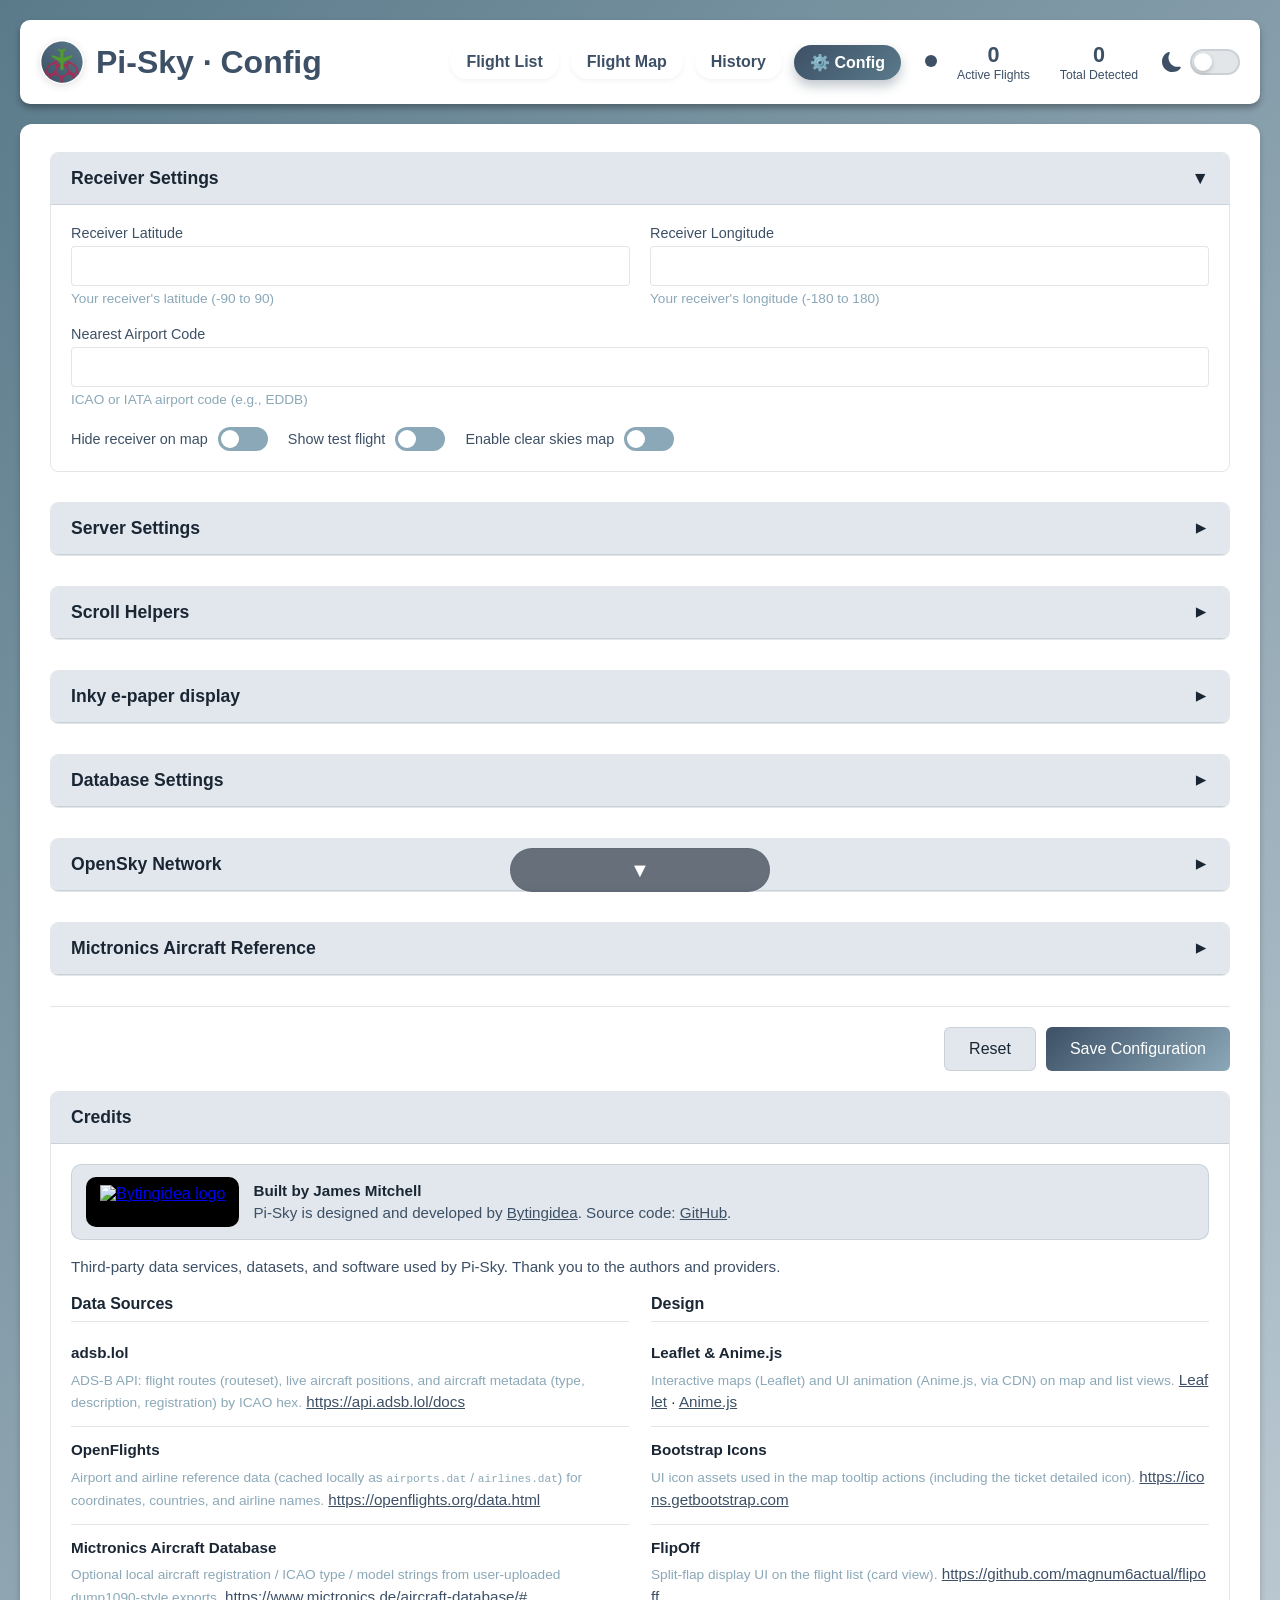
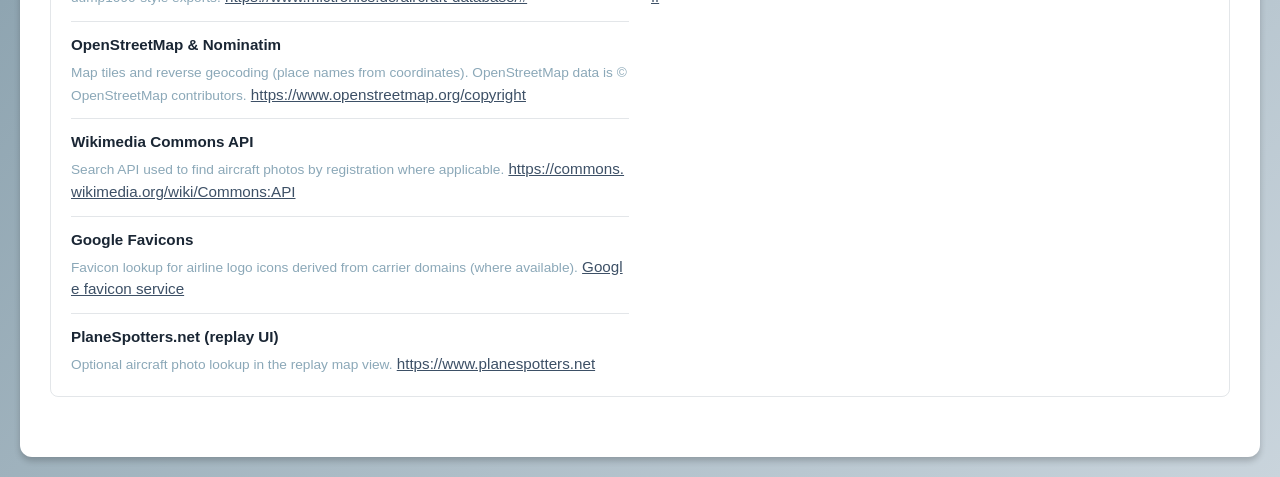
==== commit d5c18cd5: "Adding source pills to history page / db and opensky network intrigration" ====
--- a/web/config.html
+++ b/web/config.html
@@ -782,10 +782,10 @@
             </div>
             <div class="header-tools">
                 <div class="nav-links">
-                    <a href="index.html">Flight List</a>
-                    <a href="index-maps.html">Flight Map</a>
-                    <a href="index-replay.html">History</a>
-                    <a href="config.html" class="active">⚙️ Config</a>
+                    <a href="/">Flight List</a>
+                    <a href="/livemap">Flight Map</a>
+                    <a href="/history">History</a>
+                    <a href="/config" class="active">⚙️ Config</a>
                 </div>
                 <div class="status">
                     <div id="connectionStatus" role="status" aria-live="polite" aria-atomic="true" aria-label="Disconnected">
@@ -896,9 +896,9 @@
                     </div>
                     <div class="section-content collapsed">
                         <div class="form-group full-width">
-                            <label for="dump1090_url">dump1090 URL</label>
-                            <input type="url" id="dump1090_url" name="dump1090_url" required>
-                            <span class="help-text">URL to your dump1090 aircraft.json endpoint</span>
+                            <label for="dump1090_url">dump1090 source</label>
+                            <input type="text" id="dump1090_url" name="dump1090_url" required>
+                            <span class="help-text">HTTP URL (e.g. http://127.0.0.1:8080/data/aircraft.json) or local path (e.g. /run/dump1090-fa/aircraft.json)</span>
                         </div>
                         <div class="horizontal-rule"></div>
                         <!-- HTTP Settings Row -->
@@ -1114,6 +1114,42 @@
                                 <input type="number" id="db_cleanup_days" name="db_cleanup_days" min="0">
                                 <span class="help-text">Days of data to keep (0 = keep all)</span>
                             </div>
+                        </div>
+                    </div>
+                </div>
+
+                <!-- OpenSky Network -->
+                <div class="section">
+                    <div class="section-header collapsed" onclick="toggleSection(this)">
+                        OpenSky Network
+                    </div>
+                    <div class="section-content collapsed">
+                        <div class="form-group full-width">
+                            <div class="toggle-group">
+                                <div class="toggle-item">
+                                    <label for="opensky_enabled">Enable OpenSky Network API credentials</label>
+                                    <label class="toggle-switch">
+                                        <input type="checkbox" id="opensky_enabled" name="opensky_enabled">
+                                        <span class="toggle-slider"></span>
+                                    </label>
+                                </div>
+                            </div>
+                            <span class="help-text">
+                                OpenSky uses OAuth2 <strong>client credentials</strong> (not your website login).
+                                Create an API client on your
+                                <a href="https://opensky-network.org/my-opensky/account" target="_blank" rel="noopener noreferrer">OpenSky account page</a>
+                                to get a <code>client_id</code> and <code>client_secret</code>.
+                            </span>
+                        </div>
+                        <div class="form-group full-width">
+                            <label for="opensky_client_id">Client ID</label>
+                            <input type="text" id="opensky_client_id" name="opensky_client_id" autocomplete="off" spellcheck="false">
+                            <span class="help-text">API client ID (often ends in <code>-api-client</code>)</span>
+                        </div>
+                        <div class="form-group full-width">
+                            <label for="opensky_client_secret">Client Secret</label>
+                            <input type="password" id="opensky_client_secret" name="opensky_client_secret" autocomplete="new-password" spellcheck="false" placeholder="Leave blank to keep existing secret">
+                            <span class="help-text">Stored in <code>config.json</code>. Leave blank when saving to keep the current secret.</span>
                         </div>
                     </div>
                 </div>
@@ -1689,6 +1725,7 @@
                     'clear_skies_enabled', 'clear_skies_airport',
                     'db_enabled', 'db_path', 'db_snapshot_interval', 'db_cleanup_days',
                     'mictronics_enabled', 'mictronics_last_uploaded', 'mictronics_last_imported', 'mictronics_record_count',
+                    'opensky_enabled', 'opensky_client_id', 'opensky_client_secret',
                     'touch_scroll_helpers_height_px', 'touch_scroll_helpers_width_px', 'touch_scroll_helpers_opacity', 'touch_scroll_helpers_color',
                     'touch_scroll_helpers_auto_hide_enabled', 'touch_scroll_helpers_button_alignment'
                 ];
@@ -1789,6 +1826,18 @@
                 const mdb = config.mictronics_aircraft_db || {};
                 setChecked('mictronics_enabled', mdb.enabled === true);
                 updateMictronicsMetaDisplay(mdb);
+
+                // OpenSky Network credentials
+                const osn = config.opensky_network || {};
+                setChecked('opensky_enabled', osn.enabled === true);
+                setValue('opensky_client_id', osn.client_id || '');
+                const openskySecretEl = document.getElementById('opensky_client_secret');
+                if (openskySecretEl) {
+                    openskySecretEl.value = '';
+                    openskySecretEl.placeholder = (osn.client_secret || '').trim()
+                        ? 'Secret saved — leave blank to keep'
+                        : 'Leave blank to keep existing secret';
+                }
 
                 console.log('[loadConfig] All fields populated');
                 
@@ -1897,6 +1946,11 @@
                     last_uploaded_at: null,
                     last_imported_at: null,
                     record_count: null
+                },
+                opensky_network: {
+                    enabled: document.getElementById('opensky_enabled').checked,
+                    client_id: (document.getElementById('opensky_client_id').value || '').trim(),
+                    client_secret: (document.getElementById('opensky_client_secret').value || '').trim()
                 }
             };
 
